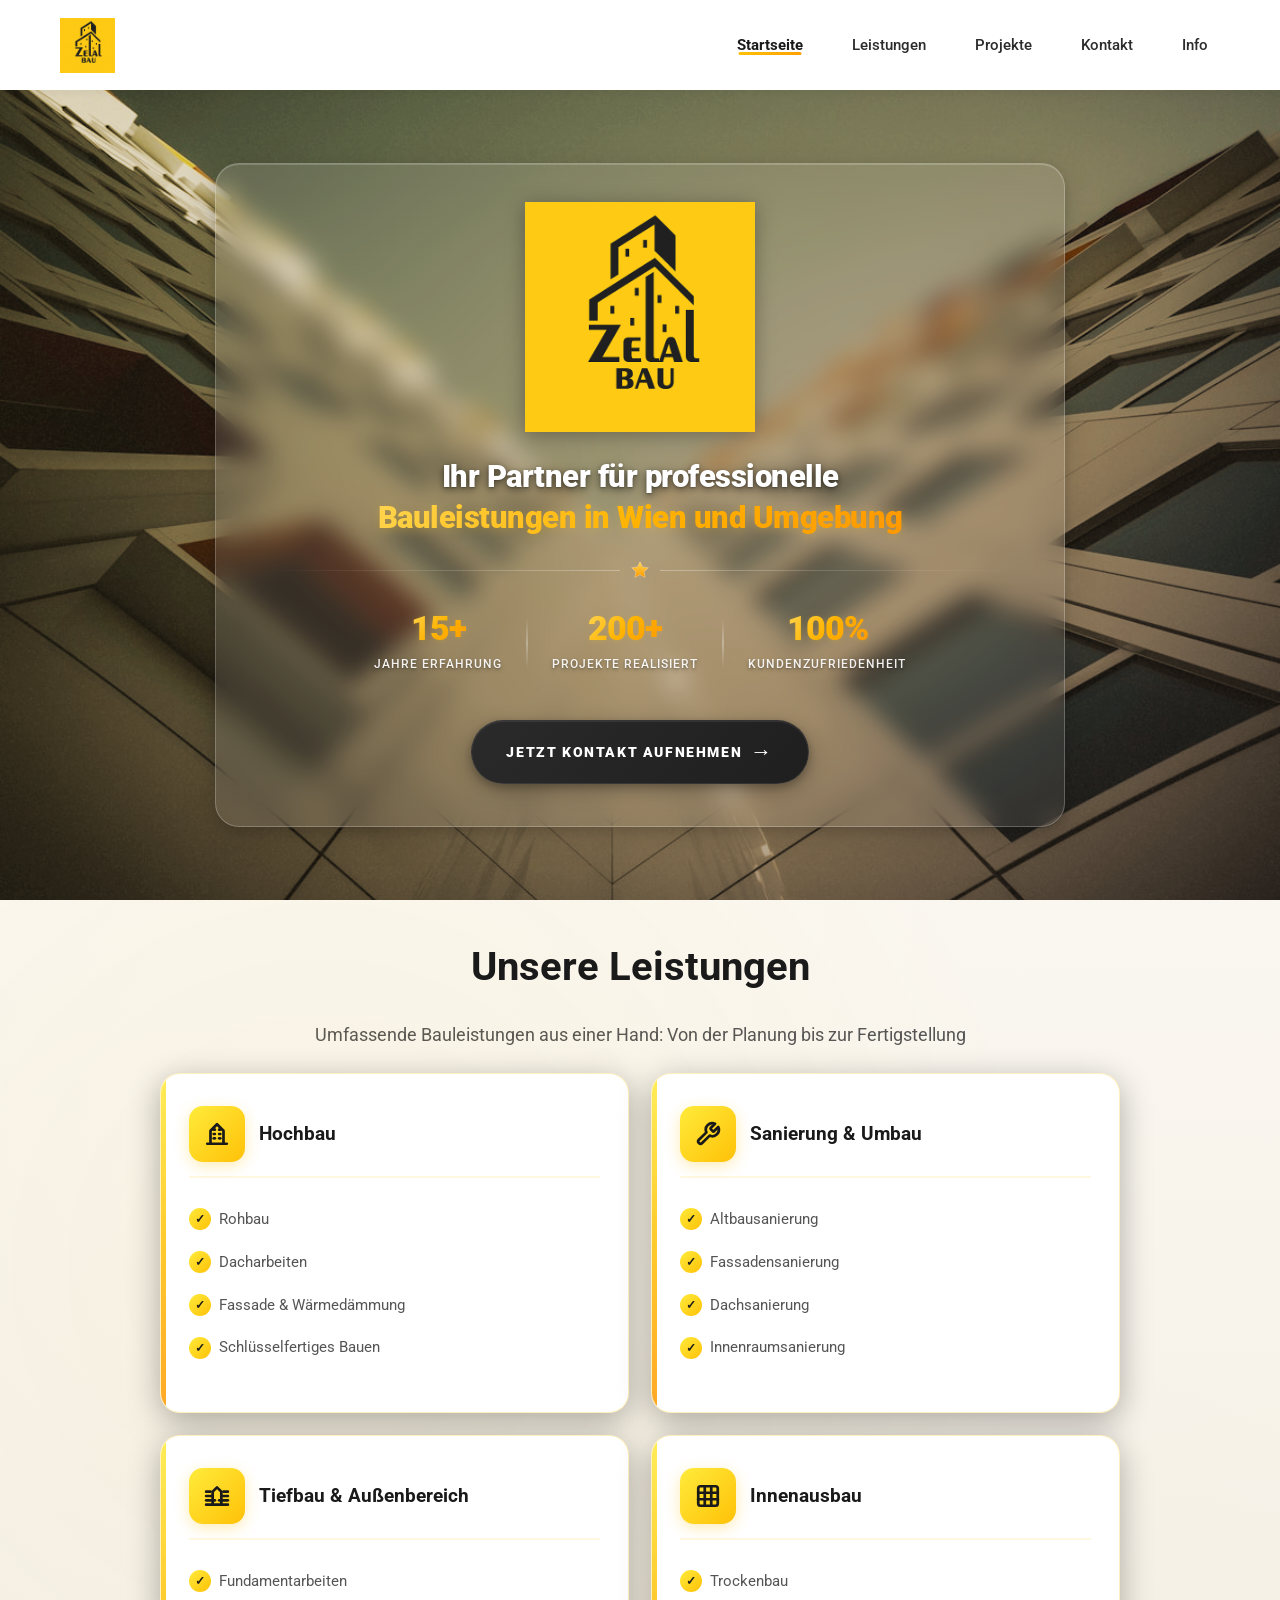
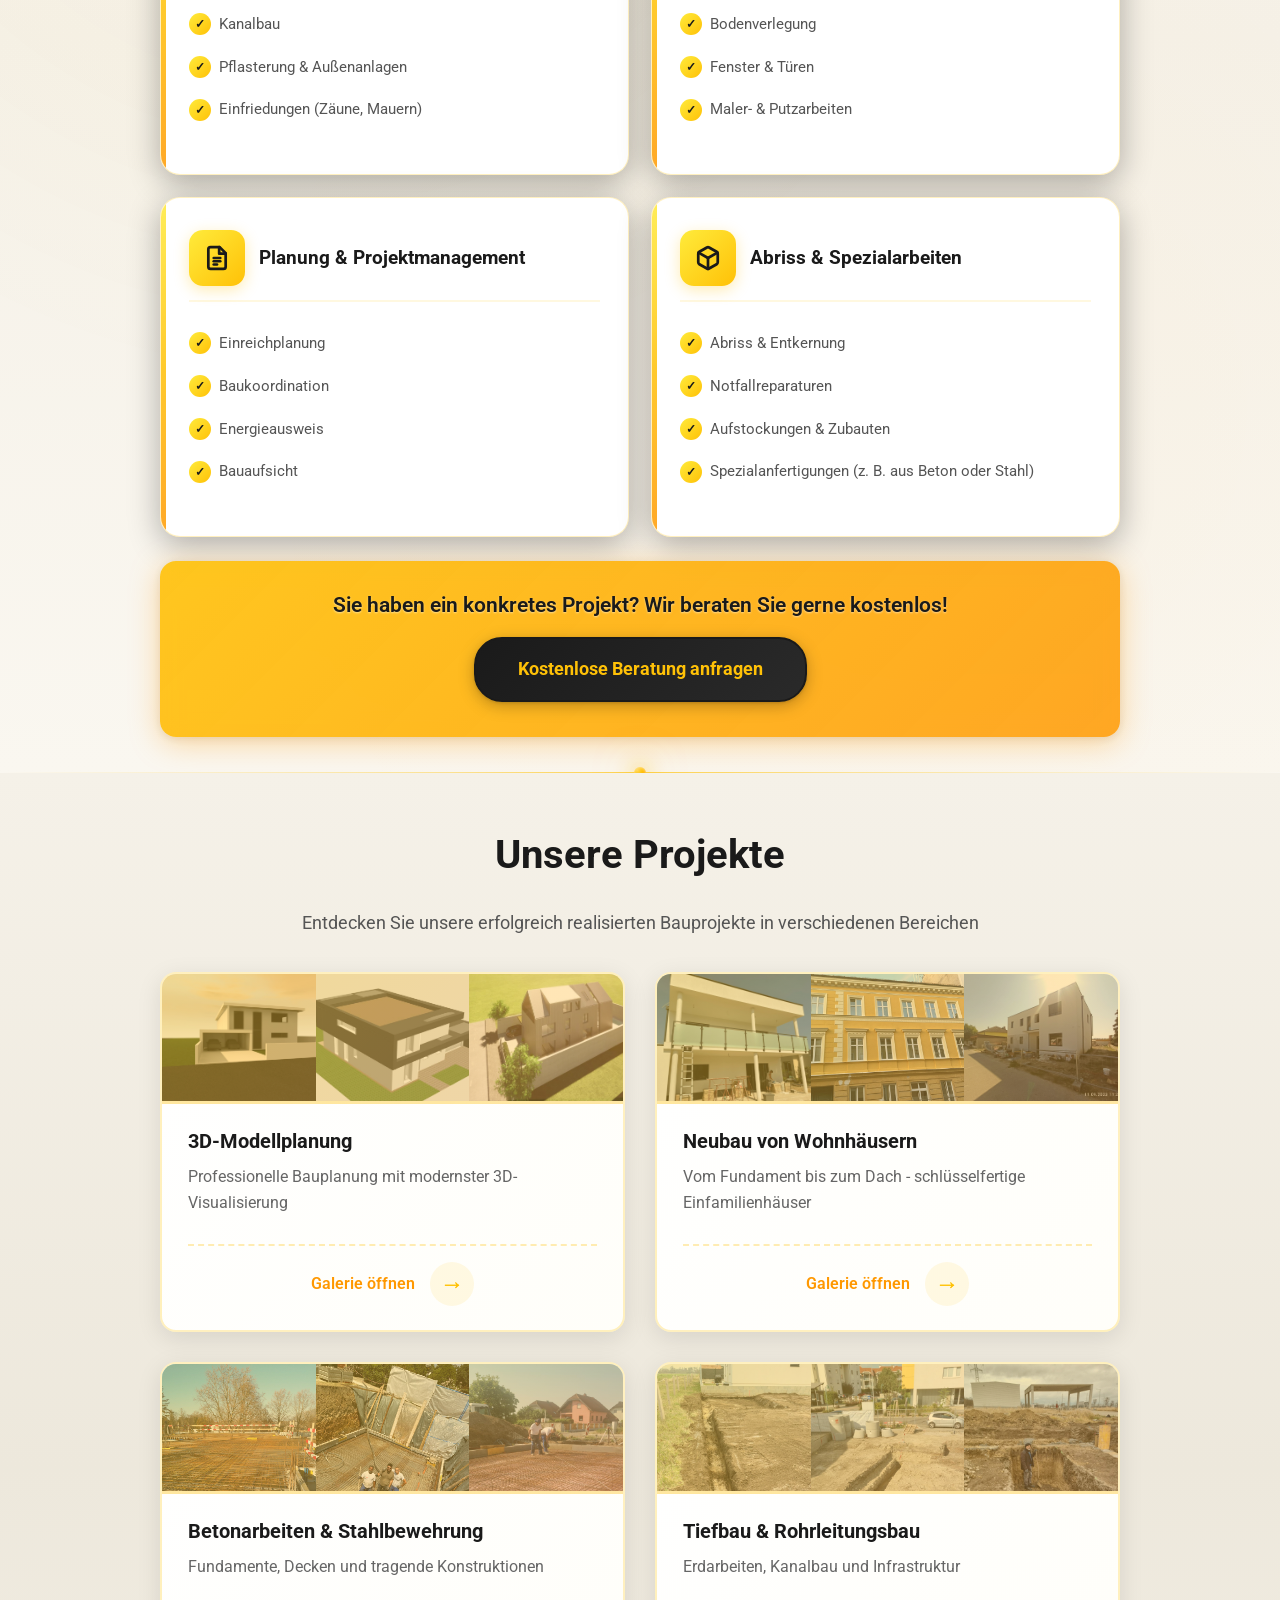
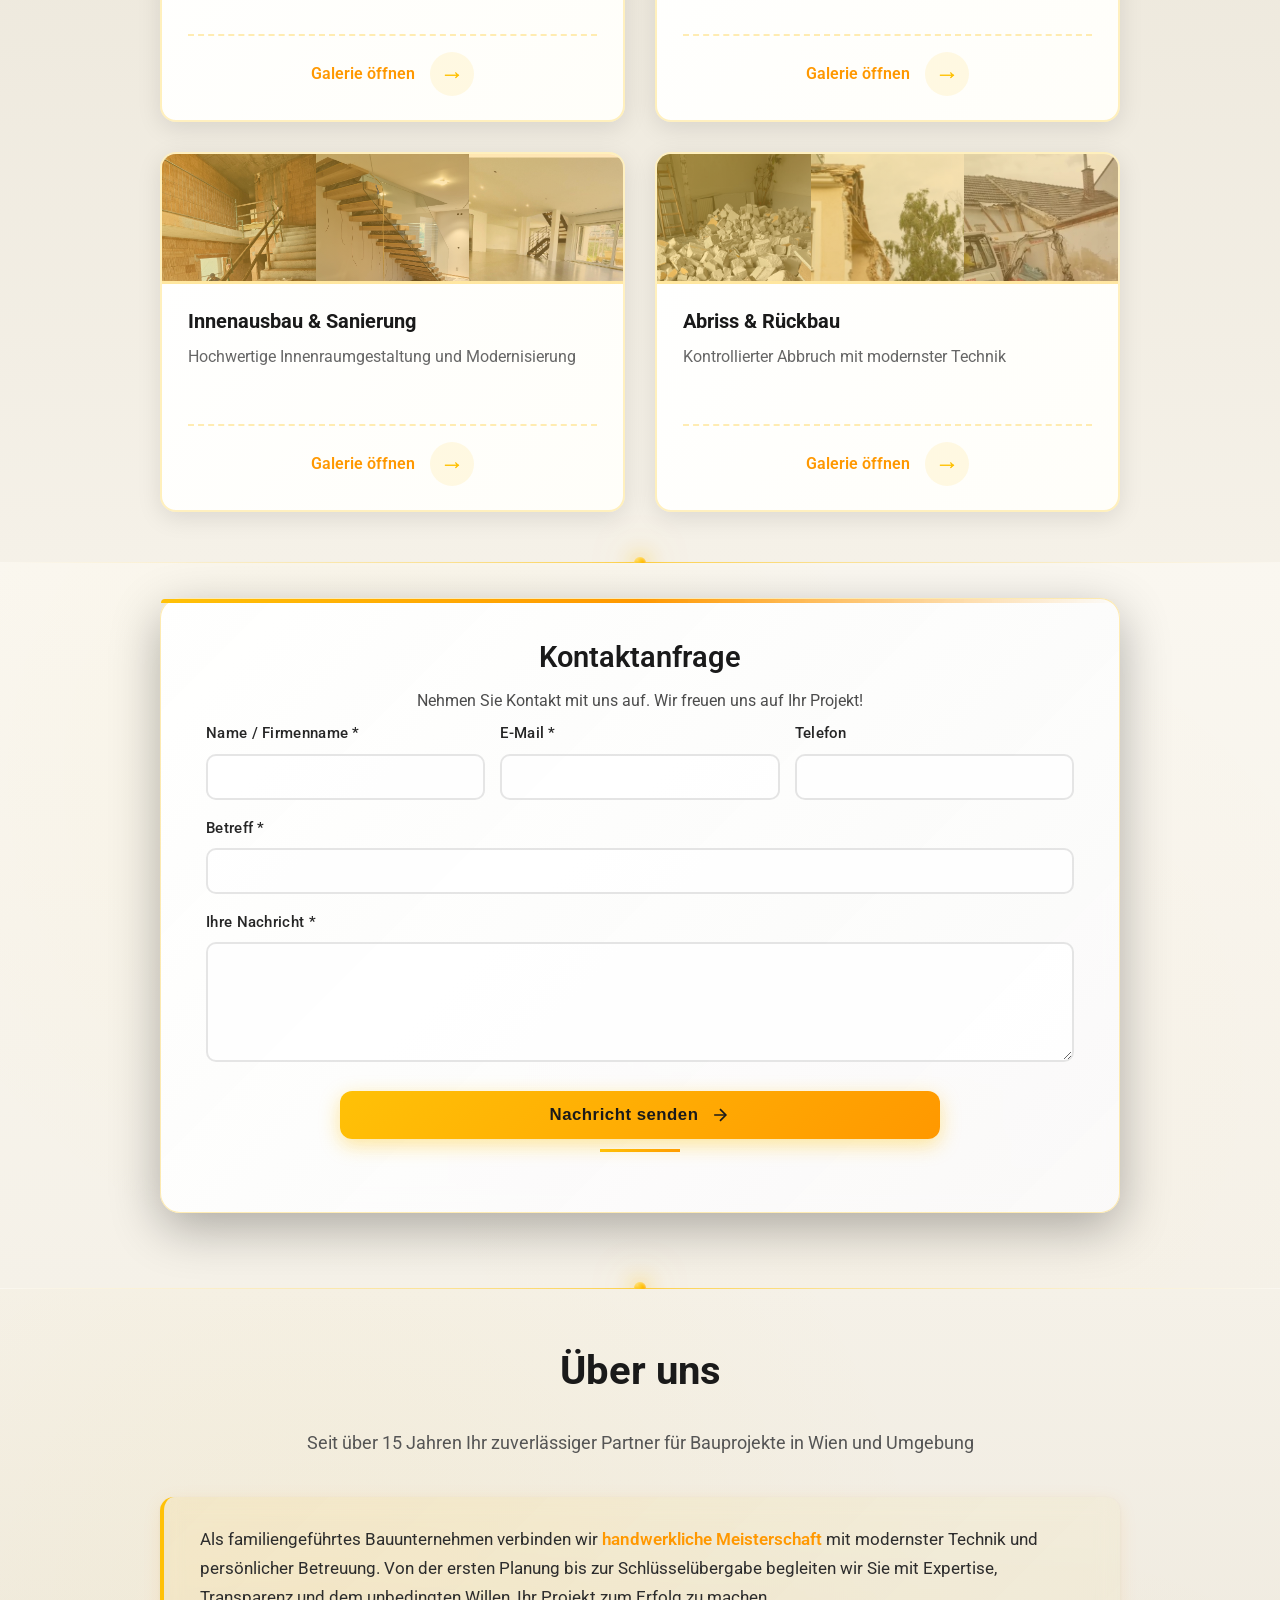
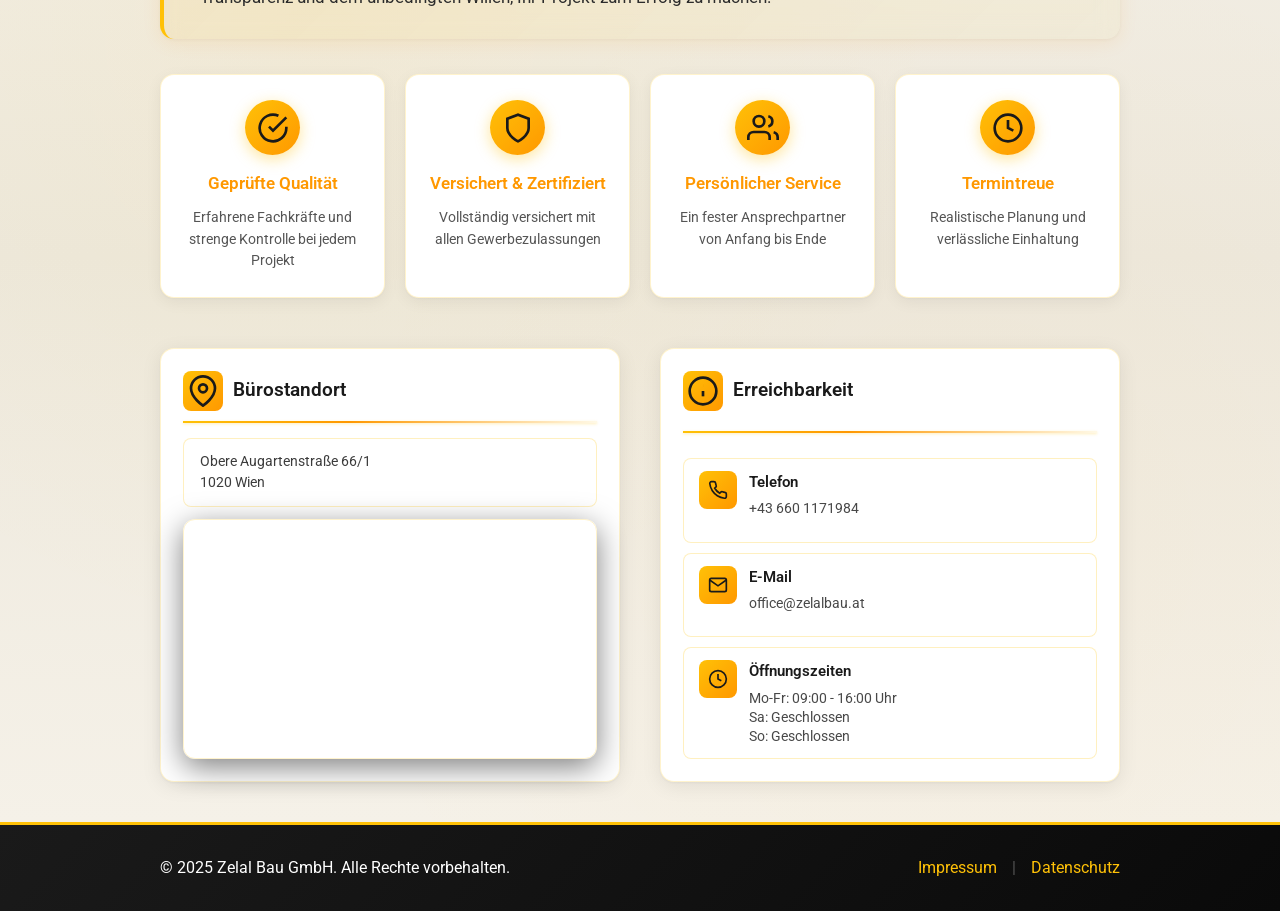
==== index.html @ 92768549 "Initial commit - Zelal Bau Website" ====
<!DOCTYPE html>
<html lang="de">
<head>
    <meta charset="UTF-8">
    <meta name="viewport" content="width=device-width, initial-scale=1.0">
    <meta name="description" content="Zelal Bau - Ihr zuverlässiger Partner für Hochbau, Sanierungen und Projektleitung">
    <title>Zelal Bau - Zuverlässigkeit. Qualität. Erfahrung im Bauwesen.</title>
    <link rel="stylesheet" href="style.css">
    <link rel="preconnect" href="https://fonts.googleapis.com">
    <link rel="preconnect" href="https://fonts.gstatic.com" crossorigin>
    <link href="https://fonts.googleapis.com/css2?family=Roboto:wght@300;400;500;700&display=swap" rel="stylesheet">
</head>
<body>
    <!-- Navigation -->
    <nav class="navbar">
        <div class="nav-container">
            <div class="nav-logo">
                <a href="#home">
                    <img src="images/logo.png" alt="Zelal Bau Logo">
                </a>
            </div>
            <input type="checkbox" id="nav-toggle" class="nav-toggle">
            <label for="nav-toggle" class="nav-toggle-label">
                <span></span>
                <span></span>
                <span></span>
            </label>
            <ul class="nav-menu">
                <li class="nav-item"><a href="#home" class="nav-link">Startseite</a></li>
                <li class="nav-item"><a href="#leistungen" class="nav-link">Leistungen</a></li>
                <li class="nav-item"><a href="#references" class="nav-link">Projekte</a></li>
                <li class="nav-item"><a href="#kontakt" class="nav-link">Kontakt</a></li>
                <li class="nav-item"><a href="#info" class="nav-link">Info</a></li>
            </ul>
        </div>
    </nav>

    <!-- Header / Hero Section -->
    <section class="header-section" id="home">
        <div class="header-container">
            <div class="header-left">
                <div class="header-logo">
                    <img src="images/logo.png" alt="Zelal Bau Logo">
                </div>
                <h1 class="header-title">Ihr Partner für professionelle<br><span class="title-highlight">Bauleistungen in Wien und Umgebung</span></h1>
                <div class="header-divider">
                    <svg width="20" height="20" viewBox="0 0 24 24" fill="none" xmlns="http://www.w3.org/2000/svg">
                        <path d="M12 2L15.09 8.26L22 9.27L17 14.14L18.18 21.02L12 17.77L5.82 21.02L7 14.14L2 9.27L8.91 8.26L12 2Z" fill="url(#gold-gradient)" stroke="rgba(255,255,255,0.3)" stroke-width="1"/>
                        <defs>
                            <linearGradient id="gold-gradient" x1="12" y1="2" x2="12" y2="22" gradientUnits="userSpaceOnUse">
                                <stop offset="0%" stop-color="#FFD54F"/>
                                <stop offset="100%" stop-color="#FF9800"/>
                            </linearGradient>
                        </defs>
                    </svg>
                </div>
                <div class="header-stats">
                    <div class="stat-item">
                        <div class="stat-number">15+</div>
                        <div class="stat-label">Jahre Erfahrung</div>
                    </div>
                    <div class="stat-divider"></div>
                    <div class="stat-item">
                        <div class="stat-number">200+</div>
                        <div class="stat-label">Projekte realisiert</div>
                    </div>
                    <div class="stat-divider"></div>
                    <div class="stat-item">
                        <div class="stat-number">100%</div>
                        <div class="stat-label">Kundenzufriedenheit</div>
                    </div>
                </div>
                
                <a href="#kontakt" class="cta-button">
                    <span class="button-text">Jetzt Kontakt aufnehmen</span>
                    <span class="button-arrow">→</span>
                </a>
            </div>
            
            <div class="header-right">
                <div class="header-image">
                    <img src="images/header-bauprojekt.png" alt="Zelal Bau Bauprojekt">
                </div>
            </div>
        </div>
    </section>

    <!-- Unsere Leistungen Section -->
    <section id="leistungen" class="services">
        <div class="container">
            <h2 class="section-title">Unsere Leistungen</h2>
            <p class="section-subtitle">Umfassende Bauleistungen aus einer Hand: Von der Planung bis zur Fertigstellung</p>
            
            <div class="services-grid">
                <!-- Hochbau -->
                <div class="service-category">
                    <div class="category-header">
                        <div class="category-icon">
                            <svg xmlns="http://www.w3.org/2000/svg" width="50" height="50" viewBox="0 0 24 24" fill="none" stroke="currentColor" stroke-width="2" stroke-linecap="round" stroke-linejoin="round">
                                <path d="M3 21h18"></path>
                                <path d="M9 8h1"></path>
                                <path d="M9 12h1"></path>
                                <path d="M9 16h1"></path>
                                <path d="M14 8h1"></path>
                                <path d="M14 12h1"></path>
                                <path d="M14 16h1"></path>
                                <path d="M6 21V9l6-6 6 6v12"></path>
                            </svg>
                        </div>
                        <h3 class="category-title">Hochbau</h3>
                    </div>
                    <ul class="service-list">
                        <li class="service-item">Rohbau</li>
                        <li class="service-item">Dacharbeiten</li>
                        <li class="service-item">Fassade & Wärmedämmung</li>
                        <li class="service-item">Schlüsselfertiges Bauen</li>
                    </ul>
                </div>

                <!-- Sanierung & Umbau -->
                <div class="service-category">
                    <div class="category-header">
                        <div class="category-icon">
                            <svg xmlns="http://www.w3.org/2000/svg" width="50" height="50" viewBox="0 0 24 24" fill="none" stroke="currentColor" stroke-width="2" stroke-linecap="round" stroke-linejoin="round">
                                <path d="M14.7 6.3a1 1 0 0 0 0 1.4l1.6 1.6a1 1 0 0 0 1.4 0l3.77-3.77a6 6 0 0 1-7.94 7.94l-6.91 6.91a2.12 2.12 0 0 1-3-3l6.91-6.91a6 6 0 0 1 7.94-7.94l-3.76 3.76z"></path>
                            </svg>
                        </div>
                        <h3 class="category-title">Sanierung & Umbau</h3>
                    </div>
                    <ul class="service-list">
                        <li class="service-item">Altbausanierung</li>
                        <li class="service-item">Fassadensanierung</li>
                        <li class="service-item">Dachsanierung</li>
                        <li class="service-item">Innenraumsanierung</li>
                    </ul>
                </div>

                <!-- Tiefbau & Außenbereich -->
                <div class="service-category">
                    <div class="category-header">
                        <div class="category-icon">
                            <svg xmlns="http://www.w3.org/2000/svg" width="50" height="50" viewBox="0 0 24 24" fill="none" stroke="currentColor" stroke-width="2" stroke-linecap="round" stroke-linejoin="round">
                                <path d="M2 20h20"></path>
                                <path d="M8 20V8l4-4 4 4v12"></path>
                                <path d="M2 8h4"></path>
                                <path d="M2 12h6"></path>
                                <path d="M2 16h8"></path>
                                <path d="M18 8h4"></path>
                                <path d="M16 12h6"></path>
                                <path d="M14 16h8"></path>
                            </svg>
                        </div>
                        <h3 class="category-title">Tiefbau & Außenbereich</h3>
                    </div>
                    <ul class="service-list">
                        <li class="service-item">Fundamentarbeiten</li>
                        <li class="service-item">Kanalbau</li>
                        <li class="service-item">Pflasterung & Außenanlagen</li>
                        <li class="service-item">Einfriedungen (Zäune, Mauern)</li>
                    </ul>
                </div>

                <!-- Innenausbau -->
                <div class="service-category">
                    <div class="category-header">
                        <div class="category-icon">
                            <svg xmlns="http://www.w3.org/2000/svg" width="50" height="50" viewBox="0 0 24 24" fill="none" stroke="currentColor" stroke-width="2" stroke-linecap="round" stroke-linejoin="round">
                                <rect x="3" y="3" width="18" height="18" rx="2" ry="2"></rect>
                                <line x1="3" y1="9" x2="21" y2="9"></line>
                                <line x1="3" y1="15" x2="21" y2="15"></line>
                                <line x1="9" y1="3" x2="9" y2="21"></line>
                                <line x1="15" y1="3" x2="15" y2="21"></line>
                            </svg>
                        </div>
                        <h3 class="category-title">Innenausbau</h3>
                    </div>
                    <ul class="service-list">
                        <li class="service-item">Trockenbau</li>
                        <li class="service-item">Bodenverlegung</li>
                        <li class="service-item">Fenster & Türen</li>
                        <li class="service-item">Maler- & Putzarbeiten</li>
                    </ul>
                </div>

                <!-- Planung & Projektmanagement -->
                <div class="service-category">
                    <div class="category-header">
                        <div class="category-icon">
                            <svg xmlns="http://www.w3.org/2000/svg" width="50" height="50" viewBox="0 0 24 24" fill="none" stroke="currentColor" stroke-width="2" stroke-linecap="round" stroke-linejoin="round">
                                <path d="M14.5 2H6a2 2 0 0 0-2 2v16a2 2 0 0 0 2 2h12a2 2 0 0 0 2-2V7.5L14.5 2z"></path>
                                <polyline points="14 2 14 8 20 8"></polyline>
                                <line x1="9" y1="15" x2="15" y2="15"></line>
                                <line x1="9" y1="12" x2="15" y2="12"></line>
                                <line x1="9" y1="18" x2="12" y2="18"></line>
                            </svg>
                        </div>
                        <h3 class="category-title">Planung & Projektmanagement</h3>
                    </div>
                    <ul class="service-list">
                        <li class="service-item">Einreichplanung</li>
                        <li class="service-item">Baukoordination</li>
                        <li class="service-item">Energieausweis</li>
                        <li class="service-item">Bauaufsicht</li>
                    </ul>
                </div>

                <!-- Abriss & Spezialarbeiten -->
                <div class="service-category">
                    <div class="category-header">
                        <div class="category-icon">
                            <svg xmlns="http://www.w3.org/2000/svg" width="50" height="50" viewBox="0 0 24 24" fill="none" stroke="currentColor" stroke-width="2" stroke-linecap="round" stroke-linejoin="round">
                                <path d="M21 8a2 2 0 0 0-1-1.73l-7-4a2 2 0 0 0-2 0l-7 4A2 2 0 0 0 3 8v8a2 2 0 0 0 1 1.73l7 4a2 2 0 0 0 2 0l7-4A2 2 0 0 0 21 16Z"></path>
                                <path d="m3.3 7 8.7 5 8.7-5"></path>
                                <path d="M12 22V12"></path>
                            </svg>
                        </div>
                        <h3 class="category-title">Abriss & Spezialarbeiten</h3>
                    </div>
                    <ul class="service-list">
                        <li class="service-item">Abriss & Entkernung</li>
                        <li class="service-item">Notfallreparaturen</li>
                        <li class="service-item">Aufstockungen & Zubauten</li>
                        <li class="service-item">Spezialanfertigungen (z. B. aus Beton oder Stahl)</li>
                    </ul>
                </div>
            </div>

            <div class="services-cta">
                <p class="cta-text">Sie haben ein konkretes Projekt? Wir beraten Sie gerne kostenlos!</p>
                <a href="#kontakt" class="cta-button-secondary">Kostenlose Beratung anfragen</a>
            </div>
        </div>
    </section>

    <!-- Transition: Services to References -->
    <div class="section-transition dark-to-dark">
        <svg viewBox="0 0 1200 80" preserveAspectRatio="none" style="width: 100%; height: 80px;">
            <defs>
                <linearGradient id="grad2" x1="0%" y1="0%" x2="0%" y2="100%">
                    <stop offset="0%" style="stop-color:#2d2d2d;stop-opacity:1" />
                    <stop offset="50%" style="stop-color:rgba(255,193,7,0.08);stop-opacity:1" />
                    <stop offset="100%" style="stop-color:#1a1a1a;stop-opacity:1" />
                </linearGradient>
            </defs>
            <path d="M0,35 Q300,55 600,35 T1200,35 L1200,80 L0,80 Z" fill="url(#grad2)" opacity="0.8"/>
            <path d="M0,50 Q300,30 600,50 T1200,50 L1200,80 L0,80 Z" fill="#2c2c2c" opacity="0.6"/>
            <path d="M0,60 Q300,70 600,60 T1200,60 L1200,80 L0,80 Z" fill="#1a1a1a"/>
        </svg>
    </div>

    <!-- References Section -->
    <section id="references" class="references">
        <div class="container">
            <h2 class="section-title">Unsere Projekte</h2>
            <p class="section-subtitle">Entdecken Sie unsere erfolgreich realisierten Bauprojekte in verschiedenen Bereichen</p>
            
            <!-- Projekt-Kategorien -->
            <div class="projects-grid">
                <div class="project-category-card" onclick="window.location.href='projekte/3d-planung.html'">
                    <div class="project-card-header">
                        <img src="projekte/3d-modellplanung/bild1.JPG" alt="3D Projekt 1" class="bg-image">
                        <img src="projekte/3d-modellplanung/bild2.JPG" alt="3D Projekt 2" class="bg-image">
                        <img src="projekte/3d-modellplanung/bild3.JPG" alt="3D Projekt 3" class="bg-image">
                        <div class="project-card-icon-wrapper">
                            <div class="project-card-icon">
                                <svg xmlns="http://www.w3.org/2000/svg" width="32" height="32" viewBox="0 0 24 24" fill="none" stroke="currentColor" stroke-width="2">
                                    <path d="M14.5 2H6a2 2 0 0 0-2 2v16a2 2 0 0 0 2 2h12a2 2 0 0 0 2-2V7.5L14.5 2z"></path>
                                    <polyline points="14 2 14 8 20 8"></polyline>
                                    <line x1="9" y1="15" x2="15" y2="15"></line>
                                    <line x1="9" y1="12" x2="15" y2="12"></line>
                                    <line x1="9" y1="18" x2="12" y2="18"></line>
                                </svg>
                            </div>
                        </div>
                    </div>
                    <div class="project-card-body">
                        <h3 class="project-card-title">3D-Modellplanung</h3>
                        <p class="project-card-description">Professionelle Bauplanung mit modernster 3D-Visualisierung</p>
                        <div class="project-card-footer">
                            <span class="project-card-link-text">Galerie öffnen</span>
                            <div class="project-card-arrow">→</div>
                        </div>
                    </div>
                </div>

                <div class="project-category-card" onclick="window.location.href='projekte/neubau.html'">
                    <div class="project-card-header">
                        <img src="projekte/Neubau von Wohnhäusern/bild10.JPG" alt="Neubau 1" class="bg-image">
                        <img src="projekte/Neubau von Wohnhäusern/bild14.JPG" alt="Neubau 2" class="bg-image">
                        <img src="projekte/Neubau von Wohnhäusern/bild12.JPG" alt="Neubau 3" class="bg-image">
                        <div class="project-card-icon-wrapper">
                            <div class="project-card-icon">
                                <svg xmlns="http://www.w3.org/2000/svg" width="32" height="32" viewBox="0 0 24 24" fill="none" stroke="currentColor" stroke-width="2">
                                    <path d="M3 21h18"></path>
                                    <path d="M9 8h1"></path>
                                    <path d="M9 12h1"></path>
                                    <path d="M9 16h1"></path>
                                    <path d="M14 8h1"></path>
                                    <path d="M14 12h1"></path>
                                    <path d="M14 16h1"></path>
                                    <path d="M6 21V9l6-6 6 6v12"></path>
                                </svg>
                            </div>
                        </div>
                    </div>
                    <div class="project-card-body">
                        <h3 class="project-card-title">Neubau von Wohnhäusern</h3>
                        <p class="project-card-description">Vom Fundament bis zum Dach - schlüsselfertige Einfamilienhäuser</p>
                        <div class="project-card-footer">
                            <span class="project-card-link-text">Galerie öffnen</span>
                            <div class="project-card-arrow">→</div>
                        </div>
                    </div>
                </div>

                <div class="project-category-card" onclick="window.location.href='projekte/beton-stahl.html'">
                    <div class="project-card-header">
                        <img src="projekte/betonstahl/bild1.JPG" alt="Beton 1" class="bg-image">
                        <img src="projekte/betonstahl/bild2.JPG" alt="Beton 2" class="bg-image">
                        <img src="projekte/betonstahl/bild3.JPG" alt="Beton 3" class="bg-image">
                        <div class="project-card-icon-wrapper">
                            <div class="project-card-icon">
                                <svg xmlns="http://www.w3.org/2000/svg" width="32" height="32" viewBox="0 0 24 24" fill="none" stroke="currentColor" stroke-width="2">
                                    <rect x="3" y="3" width="18" height="18" rx="2" ry="2"></rect>
                                    <line x1="3" y1="9" x2="21" y2="9"></line>
                                    <line x1="3" y1="15" x2="21" y2="15"></line>
                                    <line x1="9" y1="3" x2="9" y2="21"></line>
                                    <line x1="15" y1="3" x2="15" y2="21"></line>
                                </svg>
                            </div>
                        </div>
                    </div>
                    <div class="project-card-body">
                        <h3 class="project-card-title">Betonarbeiten & Stahlbewehrung</h3>
                        <p class="project-card-description">Fundamente, Decken und tragende Konstruktionen</p>
                        <div class="project-card-footer">
                            <span class="project-card-link-text">Galerie öffnen</span>
                            <div class="project-card-arrow">→</div>
                        </div>
                    </div>
                </div>

                <div class="project-category-card" onclick="window.location.href='projekte/tiefbau.html'">
                    <div class="project-card-header">
                        <img src="projekte/tiefbaurohr/bild1.JPG" alt="Tiefbau 1" class="bg-image">
                        <img src="projekte/tiefbaurohr/bild2.JPG" alt="Tiefbau 2" class="bg-image">
                        <img src="projekte/tiefbaurohr/bild3.JPG" alt="Tiefbau 3" class="bg-image">
                        <div class="project-card-icon-wrapper">
                            <div class="project-card-icon">
                                <svg xmlns="http://www.w3.org/2000/svg" width="32" height="32" viewBox="0 0 24 24" fill="none" stroke="currentColor" stroke-width="2">
                                    <path d="M2 20h20"></path>
                                    <path d="M8 20V8l4-4 4 4v12"></path>
                                    <path d="M2 8h4"></path>
                                    <path d="M2 12h6"></path>
                                    <path d="M2 16h8"></path>
                                </svg>
                            </div>
                        </div>
                    </div>
                    <div class="project-card-body">
                        <h3 class="project-card-title">Tiefbau & Rohrleitungsbau</h3>
                        <p class="project-card-description">Erdarbeiten, Kanalbau und Infrastruktur</p>
                        <div class="project-card-footer">
                            <span class="project-card-link-text">Galerie öffnen</span>
                            <div class="project-card-arrow">→</div>
                        </div>
                    </div>
                </div>

                <div class="project-category-card" onclick="window.location.href='projekte/innenausbau.html'">
                    <div class="project-card-header">
                        <img src="projekte/innen/bild16.JPG" alt="Innenausbau 1" class="bg-image">
                        <img src="projekte/innen/bild6.JPG" alt="Innenausbau 2" class="bg-image">
                        <img src="projekte/innen/bild12.JPG" alt="Innenausbau 3" class="bg-image">
                        <div class="project-card-icon-wrapper">
                            <div class="project-card-icon">
                                <svg xmlns="http://www.w3.org/2000/svg" width="32" height="32" viewBox="0 0 24 24" fill="none" stroke="currentColor" stroke-width="2">
                                    <rect x="3" y="3" width="7" height="7"></rect>
                                    <rect x="14" y="3" width="7" height="7"></rect>
                                    <rect x="14" y="14" width="7" height="7"></rect>
                                    <rect x="3" y="14" width="7" height="7"></rect>
                                </svg>
                            </div>
                        </div>
                    </div>
                    <div class="project-card-body">
                        <h3 class="project-card-title">Innenausbau & Sanierung</h3>
                        <p class="project-card-description">Hochwertige Innenraumgestaltung und Modernisierung</p>
                        <div class="project-card-footer">
                            <span class="project-card-link-text">Galerie öffnen</span>
                            <div class="project-card-arrow">→</div>
                        </div>
                    </div>
                </div>

                <div class="project-category-card" onclick="window.location.href='projekte/abriss.html'">
                    <div class="project-card-header">
                        <img src="projekte/abriss/bild1.JPG" alt="Abriss 1" class="bg-image">
                        <img src="projekte/abriss/bild2.jpg" alt="Abriss 2" class="bg-image">
                        <img src="projekte/abriss/bild3.jpeg" alt="Abriss 3" class="bg-image">
                        <div class="project-card-icon-wrapper">
                            <div class="project-card-icon">
                                <svg xmlns="http://www.w3.org/2000/svg" width="32" height="32" viewBox="0 0 24 24" fill="none" stroke="currentColor" stroke-width="2">
                                    <path d="M21 8a2 2 0 0 0-1-1.73l-7-4a2 2 0 0 0-2 0l-7 4A2 2 0 0 0 3 8v8a2 2 0 0 0 1 1.73l7 4a2 2 0 0 0 2 0l7-4A2 2 0 0 0 21 16Z"></path>
                                    <path d="m3.3 7 8.7 5 8.7-5"></path>
                                    <path d="M12 22V12"></path>
                                </svg>
                            </div>
                        </div>
                    </div>
                    <div class="project-card-body">
                        <h3 class="project-card-title">Abriss & Rückbau</h3>
                        <p class="project-card-description">Kontrollierter Abbruch mit modernster Technik</p>
                        <div class="project-card-footer">
                            <span class="project-card-link-text">Galerie öffnen</span>
                            <div class="project-card-arrow">→</div>
                        </div>
                    </div>
                </div>
            </div>
        </div>
    </section>

    <!-- Transition: References to Contact -->
    <div class="section-transition dark-to-dark">
        <svg viewBox="0 0 1200 80" preserveAspectRatio="none" style="width: 100%; height: 80px;">
            <defs>
                <linearGradient id="grad3" x1="0%" y1="0%" x2="0%" y2="100%">
                    <stop offset="0%" style="stop-color:#2c2c2c;stop-opacity:1" />
                    <stop offset="50%" style="stop-color:rgba(255,193,7,0.1);stop-opacity:1" />
                    <stop offset="100%" style="stop-color:#1a1a1a;stop-opacity:1" />
                </linearGradient>
            </defs>
            <path d="M0,30 Q300,50 600,30 T1200,30 L1200,80 L0,80 Z" fill="url(#grad3)" opacity="0.9"/>
            <path d="M0,45 Q300,25 600,45 T1200,45 L1200,80 L0,80 Z" fill="#2d2d2d" opacity="0.5"/>
            <path d="M0,58 Q300,68 600,58 T1200,58 L1200,80 L0,80 Z" fill="#1a1a1a"/>
        </svg>
    </div>

    <!-- Kontakt Section -->
    <section id="kontakt" class="contact">
        <div class="container">
            <div class="contact-wrapper">
                <div class="contact-form">
                    <h2 class="form-title">Kontaktanfrage</h2>
                    <p class="form-subtitle">Nehmen Sie Kontakt mit uns auf. Wir freuen uns auf Ihr Projekt!</p>
                    <form action="https://formsubmit.co/berdankilic05@gmail.com" method="POST" id="contactForm">
                        <input type="hidden" name="_subject" value="Neue Kontaktanfrage von Zelal Bau Website">
                        <input type="hidden" name="_captcha" value="false">
                        <input type="hidden" name="_template" value="table">
                        <input type="hidden" name="_autoresponse" value="Vielen Dank für Ihre Anfrage! Wir haben Ihre Nachricht erhalten und melden uns so schnell wie möglich bei Ihnen. Mit freundlichen Grüßen, Ihr Zelal Bau Team">
                        <div class="form-row">
                            <div class="form-group">
                                <label for="name">Name / Firmenname *</label>
                                <input type="text" id="name" name="name" required>
                            </div>
                            <div class="form-group">
                                <label for="email">E-Mail *</label>
                                <input type="email" id="email" name="email" required>
                            </div>
                            <div class="form-group">
                                <label for="phone">Telefon</label>
                                <input type="tel" id="phone" name="phone">
                            </div>
                        </div>
                        <div class="form-group">
                            <label for="subject">Betreff *</label>
                            <input type="text" id="subject" name="subject" required>
                        </div>
                        <div class="form-group">
                            <label for="message">Ihre Nachricht *</label>
                            <textarea id="message" name="message" rows="4" required></textarea>
                        </div>
                        <div style="text-align: center;">
                            <button type="submit" class="submit-button">
                                <span>Nachricht senden</span>
                                <svg xmlns="http://www.w3.org/2000/svg" width="20" height="20" viewBox="0 0 24 24" fill="none" stroke="currentColor" stroke-width="2">
                                    <line x1="5" y1="12" x2="19" y2="12"></line>
                                    <polyline points="12 5 19 12 12 19"></polyline>
                                </svg>
                            </button>
                        </div>
                    </form>
                </div>
            </div>
        </div>
    </section>

    <!-- Transition: Contact to Info -->
    <div class="section-transition dark-to-dark">
        <svg viewBox="0 0 1200 80" preserveAspectRatio="none" style="width: 100%; height: 80px;">
            <defs>
                <linearGradient id="grad4" x1="0%" y1="0%" x2="0%" y2="100%">
                    <stop offset="0%" style="stop-color:#1a1a1a;stop-opacity:1" />
                    <stop offset="50%" style="stop-color:rgba(255,193,7,0.06);stop-opacity:1" />
                    <stop offset="100%" style="stop-color:#1f1f1f;stop-opacity:1" />
                </linearGradient>
            </defs>
            <path d="M0,38 Q300,18 600,38 T1200,38 L1200,80 L0,80 Z" fill="url(#grad4)" opacity="0.85"/>
            <path d="M0,52 Q300,62 600,52 T1200,52 L1200,80 L0,80 Z" fill="#2d2d2d" opacity="0.4"/>
            <path d="M0,62 Q300,48 600,62 T1200,62 L1200,80 L0,80 Z" fill="#1f1f1f"/>
        </svg>
    </div>

    <!-- Info Section -->
    <section id="info" class="info">
        <div class="container">
            <h2 class="section-title">Über uns</h2>
            <p class="section-subtitle">Seit über 15 Jahren Ihr zuverlässiger Partner für Bauprojekte in Wien und Umgebung</p>
            
            <!-- Über uns Content -->
            <div class="info-about-section">
                <div class="about-intro-box">
                    <p>Als familiengeführtes Bauunternehmen verbinden wir <strong>handwerkliche Meisterschaft</strong> mit modernster Technik und persönlicher Betreuung. Von der ersten Planung bis zur Schlüsselübergabe begleiten wir Sie mit Expertise, Transparenz und dem unbedingten Willen, Ihr Projekt zum Erfolg zu machen.</p>
                </div>

                <div class="info-features-grid">
                    <div class="info-feature">
                        <div class="feature-icon">
                            <svg xmlns="http://www.w3.org/2000/svg" width="32" height="32" viewBox="0 0 24 24" fill="none" stroke="currentColor" stroke-width="2">
                                <path d="M22 11.08V12a10 10 0 1 1-5.93-9.14"></path>
                                <polyline points="22 4 12 14.01 9 11.01"></polyline>
                            </svg>
                        </div>
                        <h4>Geprüfte Qualität</h4>
                        <p>Erfahrene Fachkräfte und strenge Kontrolle bei jedem Projekt</p>
                    </div>
                    <div class="info-feature">
                        <div class="feature-icon">
                            <svg xmlns="http://www.w3.org/2000/svg" width="32" height="32" viewBox="0 0 24 24" fill="none" stroke="currentColor" stroke-width="2">
                                <path d="M12 22s8-4 8-10V5l-8-3-8 3v7c0 6 8 10 8 10z"></path>
                            </svg>
                        </div>
                        <h4>Versichert & Zertifiziert</h4>
                        <p>Vollständig versichert mit allen Gewerbezulassungen</p>
                    </div>
                    <div class="info-feature">
                        <div class="feature-icon">
                            <svg xmlns="http://www.w3.org/2000/svg" width="32" height="32" viewBox="0 0 24 24" fill="none" stroke="currentColor" stroke-width="2">
                                <path d="M17 21v-2a4 4 0 0 0-4-4H5a4 4 0 0 0-4 4v2"></path>
                                <circle cx="9" cy="7" r="4"></circle>
                                <path d="M23 21v-2a4 4 0 0 0-3-3.87"></path>
                                <path d="M16 3.13a4 4 0 0 1 0 7.75"></path>
                            </svg>
                        </div>
                        <h4>Persönlicher Service</h4>
                        <p>Ein fester Ansprechpartner von Anfang bis Ende</p>
                    </div>
                    <div class="info-feature">
                        <div class="feature-icon">
                            <svg xmlns="http://www.w3.org/2000/svg" width="32" height="32" viewBox="0 0 24 24" fill="none" stroke="currentColor" stroke-width="2">
                                <circle cx="12" cy="12" r="10"></circle>
                                <polyline points="12 6 12 12 16 14"></polyline>
                            </svg>
                        </div>
                        <h4>Termintreue</h4>
                        <p>Realistische Planung und verlässliche Einhaltung</p>
                    </div>
                </div>
            </div>

            <!-- Kontakt und Standort -->
            <div class="contact-bottom">
                <div class="location-section">
                    <div class="section-card-header">
                        <div class="card-header-icon">
                            <svg xmlns="http://www.w3.org/2000/svg" width="32" height="32" viewBox="0 0 24 24" fill="none" stroke="currentColor" stroke-width="2">
                                <path d="M21 10c0 7-9 13-9 13s-9-6-9-13a9 9 0 0 1 18 0z"></path>
                                <circle cx="12" cy="10" r="3"></circle>
                            </svg>
                        </div>
                        <h3 class="card-title">Bürostandort</h3>
                    </div>
                    <div class="card-divider"></div>
                    <div class="location-address">
                        <p class="address-text">Obere Augartenstraße 66/1</p>
                        <p class="address-text">1020 Wien</p>
                    </div>
                    <div class="map-container">
                        <iframe 
                            src="https://maps.google.com/maps?width=100%25&amp;height=400&amp;hl=de&amp;q=Obere%20Augartenstrae%2066/1,%201020%20Wien+(Zelal%20Bau%20GmbH)&amp;t=&amp;z=15&amp;ie=UTF8&amp;iwloc=B&amp;output=embed"
                            width="100%" 
                            height="100%"
                            style="border:0; border-radius: 12px;" 
                            allowfullscreen="" 
                            loading="lazy">
                        </iframe>
                    </div>
                </div>

                <div class="contact-info-section">
                    <div class="section-card-header">
                        <div class="card-header-icon">
                            <svg xmlns="http://www.w3.org/2000/svg" width="32" height="32" viewBox="0 0 24 24" fill="none" stroke="currentColor" stroke-width="2">
                                <circle cx="12" cy="12" r="10"></circle>
                                <line x1="12" y1="16" x2="12" y2="12"></line>
                                <line x1="12" y1="8" x2="12.01" y2="8"></line>
                            </svg>
                        </div>
                        <h3 class="card-title">Erreichbarkeit</h3>
                    </div>
                    <div class="card-divider"></div>
                    <div class="info-card">
                        <div class="info-icon">
                            <svg xmlns="http://www.w3.org/2000/svg" width="24" height="24" viewBox="0 0 24 24" fill="none" stroke="currentColor" stroke-width="2">
                                <path d="M22 16.92v3a2 2 0 0 1-2.18 2 19.79 19.79 0 0 1-8.63-3.07 19.5 19.5 0 0 1-6-6 19.79 19.79 0 0 1-3.07-8.67A2 2 0 0 1 4.11 2h3a2 2 0 0 1 2 1.72 12.84 12.84 0 0 0 .7 2.81 2 2 0 0 1-.45 2.11L8.09 9.91a16 16 0 0 0 6 6l1.27-1.27a2 2 0 0 1 2.11-.45 12.84 12.84 0 0 0 2.81.7A2 2 0 0 1 22 16.92z"></path>
                            </svg>
                        </div>
                        <div class="info-content">
                            <h4>Telefon</h4>
                            <p>+43 660 1171984</p>
                        </div>
                    </div>

                    <div class="info-card">
                        <div class="info-icon">
                            <svg xmlns="http://www.w3.org/2000/svg" width="24" height="24" viewBox="0 0 24 24" fill="none" stroke="currentColor" stroke-width="2">
                                <path d="M4 4h16c1.1 0 2 .9 2 2v12c0 1.1-.9 2-2 2H4c-1.1 0-2-.9-2-2V6c0-1.1.9-2 2-2z"></path>
                                <polyline points="22,6 12,13 2,6"></polyline>
                            </svg>
                        </div>
                        <div class="info-content">
                            <h4>E-Mail</h4>
                            <p>office@zelalbau.at</p>
                        </div>
                    </div>

                    <div class="info-card">
                        <div class="info-icon">
                            <svg xmlns="http://www.w3.org/2000/svg" width="24" height="24" viewBox="0 0 24 24" fill="none" stroke="currentColor" stroke-width="2">
                                <circle cx="12" cy="12" r="10"></circle>
                                <polyline points="12 6 12 12 16 14"></polyline>
                            </svg>
                        </div>
                        <div class="info-content">
                            <h4>Öffnungszeiten</h4>
                            <p>Mo-Fr: 09:00 - 16:00 Uhr<br>Sa: Geschlossen<br>So: Geschlossen</p>
                        </div>
                    </div>
                </div>
            </div>
        </div>
    </section>

    <!-- Footer -->
    <footer class="footer">
        <div class="container">
            <div class="footer-content">
                <p>&copy; 2025 Zelal Bau GmbH. Alle Rechte vorbehalten.</p>
                <div class="footer-links">
                    <a href="#impressum">Impressum</a>
                    <span>|</span>
                    <a href="#datenschutz">Datenschutz</a>
                </div>
            </div>
        </div>
    </footer>

    <!-- Success Modal -->
    <div id="successModal" class="success-modal">
        <div class="success-modal-content">
            <div class="success-modal-icon">
                <svg xmlns="http://www.w3.org/2000/svg" width="60" height="60" viewBox="0 0 24 24" fill="none" stroke="currentColor" stroke-width="2.5">
                    <path d="M22 11.08V12a10 10 0 1 1-5.93-9.14"></path>
                    <polyline points="22 4 12 14.01 9 11.01"></polyline>
                </svg>
            </div>
            <h3 class="success-modal-title">Nachricht erfolgreich gesendet!</h3>
            <p class="success-modal-text">Vielen Dank für Ihre Anfrage. Wir haben Ihre Nachricht erhalten und werden uns schnellstmöglich bei Ihnen melden.</p>
            <button class="success-modal-button" onclick="closeSuccessModal()">Verstanden</button>
        </div>
    </div>

    <script src="script.js"></script>
</body>
</html>
---- style.css ----
/* Reset und Basis-Styles */
* {
    margin: 0;
    padding: 0;
    box-sizing: border-box;
}

:root {
    --primary-yellow: #FFC107;
    --dark-yellow: #FFA000;
    --light-yellow: #FFECB3;
    --black: #1a1a1a;
    --dark-gray: #2c2c2c;
    --medium-gray: #4a4a4a;
    --light-gray: #f9f9f9;
    --white: #ffffff;
    --text-gray: #555555;
    --text-light: #777777;
}

html {
    scroll-behavior: smooth;
    scroll-padding-top: 100px;
}

body {
    font-family: 'Roboto', sans-serif;
    line-height: 1.6;
    color: #333333;
    overflow-x: hidden;
    background: #faf7f0;
}

/* Navigation */
.navbar {
    position: fixed;
    top: 0;
    left: 0;
    width: 100%;
    background: rgba(255, 255, 255, 0.95);
    -webkit-backdrop-filter: blur(10px);
    backdrop-filter: blur(10px);
    box-shadow: 0 2px 10px rgba(0, 0, 0, 0.05);
    z-index: 1000;
    transition: all 0.3s ease;
}

.navbar-scrolled {
    background: rgba(255, 255, 255, 0.98);
    box-shadow: 0 4px 30px rgba(0, 0, 0, 0.15);
}

.nav-container {
    max-width: 1200px;
    margin: 0 auto;
    padding: 0 20px;
    display: flex;
    justify-content: space-between;
    align-items: center;
    height: 90px;
}

.nav-logo a {
    display: flex;
    align-items: center;
}

.nav-logo img {
    height: 55px;
    width: auto;
    transition: transform 0.3s ease;
}

.nav-logo img:hover {
    transform: scale(1.05);
}

.nav-toggle {
    display: none;
}

.nav-toggle-label {
    display: none;
    flex-direction: column;
    cursor: pointer;
    gap: 5px;
}

.nav-toggle-label span {
    width: 28px;
    height: 3px;
    background-color: var(--black);
    border-radius: 3px;
    transition: all 0.3s ease;
}

.nav-menu {
    display: flex;
    list-style: none;
    gap: 40px;
    margin: 0;
    padding: 0;
    align-items: center;
}

.nav-item {
    margin: 0;
}

.nav-link {
    text-decoration: none;
    color: var(--dark-gray);
    font-weight: 500;
    font-size: 1.05rem;
    padding: 10px 18px;
    border-radius: 5px;
    transition: all 0.3s cubic-bezier(0.4, 0, 0.2, 1);
    position: relative;
}

.nav-link::after {
    content: '';
    position: absolute;
    bottom: 5px;
    left: 50%;
    transform: translateX(-50%);
    width: 0;
    height: 3px;
    background: linear-gradient(90deg, var(--primary-yellow) 0%, var(--dark-yellow) 100%);
    transition: width 0.3s cubic-bezier(0.4, 0, 0.2, 1);
    border-radius: 2px;
}

.nav-link:hover {
    color: var(--black);
    transform: translateY(-2px);
}

.nav-link:hover::after {
    width: 80%;
}

.nav-link:active,
.nav-link:focus {
    color: var(--black);
}

.nav-link.active {
    color: var(--black);
    font-weight: 700;
}

.nav-link.active::after {
    width: 80%;
}

.nav-link.active::after {
    width: 70%;
}

/* Container */
.container {
    max-width: 1200px;
    margin: 0 auto;
    padding: 0 20px;
}

/* Header Section - Modern Fullscreen Hero */
.header-section {
    margin-top: 90px;
    position: relative;
    height: calc(100vh - 90px);
    overflow: hidden;
    display: flex;
    align-items: center;
    justify-content: center;
    background: #1a1a1a;
    padding: 40px 0;
}

/* Background Image Layer */
.header-section::before {
    content: '';
    position: absolute;
    top: 0;
    left: 0;
    width: 100%;
    height: 100%;
    background-image: url('images/header-bauprojekt.png');
    background-size: cover;
    background-position: center center;
    background-repeat: no-repeat;
    filter: brightness(0.82) contrast(1.06) saturate(1.02);
    z-index: 0;
}

/* Overlay with Gradient - Golden Tone */
.header-section::after {
    content: '';
    position: absolute;
    top: 0;
    left: 0;
    width: 100%;
    height: 100%;
    background: linear-gradient(
        135deg,
        rgba(255, 193, 7, 0.35) 0%,
        rgba(255, 179, 0, 0.3) 30%,
        rgba(255, 152, 0, 0.25) 70%,
        rgba(245, 127, 23, 0.2) 100%
    );
    z-index: 1;
    mix-blend-mode: overlay;
}

.header-container {
    position: relative;
    z-index: 2;
    max-width: 1200px;
    width: 100%;
    padding: 0 50px;
    display: flex;
    flex-direction: column;
    align-items: center;
    text-align: center;
}

/* Content Box - Glassmorphism Design */
.header-left {
    background: linear-gradient(135deg, rgba(255, 255, 255, 0.11) 0%, rgba(255, 255, 255, 0.08) 100%);
    backdrop-filter: blur(12px) saturate(100%);
    -webkit-backdrop-filter: blur(12px) saturate(100%);
    border: 1px solid rgba(255, 255, 255, 0.22);
    border-radius: 24px;
    padding: 38px 48px 42px;
    max-width: 850px;
    width: 100%;
    box-shadow: 
        0 8px 32px rgba(0, 0, 0, 0.18),
        0 4px 12px rgba(0, 0, 0, 0.12),
        inset 0 1px 0 rgba(255, 255, 255, 0.18);
    position: relative;
    animation: fadeInUp 0.8s cubic-bezier(0.34, 1.56, 0.64, 1) 0.2s both;
}

.header-logo {
    margin-bottom: 18px;
    animation: fadeInDown 0.9s cubic-bezier(0.34, 1.56, 0.64, 1) 0.1s both;
}

.header-logo img {
    max-width: 170px;
    height: auto;
    filter: drop-shadow(0 3px 10px rgba(0, 0, 0, 0.3));
    transition: all 0.4s cubic-bezier(0.34, 1.56, 0.64, 1);
}

.header-logo img:hover {
    transform: scale(1.03) translateY(-2px);
    filter: drop-shadow(0 6px 16px rgba(0, 0, 0, 0.35));
}

.header-title {
    font-size: 2.1rem;
    font-weight: 900;
    color: #ffffff;
    line-height: 1.3;
    margin-bottom: 22px;
    animation: fadeInUp 0.9s cubic-bezier(0.34, 1.56, 0.64, 1) 0.3s both;
    letter-spacing: -0.5px;
    text-shadow: 
        0 3px 12px rgba(0, 0, 0, 0.4),
        0 2px 6px rgba(0, 0, 0, 0.3),
        0 1px 2px rgba(0, 0, 0, 0.25);
}

.title-highlight {
    background: linear-gradient(135deg, #FFD54F 0%, #FFB300 50%, #FF9800 100%);
    -webkit-background-clip: text;
    -webkit-text-fill-color: transparent;
    background-clip: text;
    text-shadow: none;
    display: inline-block;
    position: relative;
    font-weight: 900;
    filter: drop-shadow(0 2px 4px rgba(255, 193, 7, 0.2));
}

/* Decorative Divider */
.header-divider {
    display: flex;
    align-items: center;
    gap: 10px;
    margin: 18px auto;
    animation: fadeInUp 0.9s ease-out 0.5s both;
}

.header-divider::before,
.header-divider::after {
    content: '';
    flex: 1;
    height: 1px;
    background: linear-gradient(
        90deg,
        transparent 0%,
        rgba(255, 255, 255, 0.3) 50%,
        transparent 100%
    );
}

.header-divider::before {
    background: linear-gradient(
        90deg,
        transparent 0%,
        rgba(255, 255, 255, 0.3) 100%
    );
}

.header-divider::after {
    background: linear-gradient(
        90deg,
        rgba(255, 255, 255, 0.3) 0%,
        transparent 100%
    );
}

/* Statistics Section - Numbers that Impress */
.header-stats {
    display: flex;
    align-items: center;
    justify-content: center;
    gap: 24px;
    margin-bottom: 32px;
    padding: 14px 0;
    animation: fadeInUp 1s ease-out 0.6s both;
}

.stat-item {
    display: flex;
    flex-direction: column;
    align-items: center;
    gap: 8px;
    transition: transform 0.3s ease;
}

.stat-item:hover {
    transform: translateY(-4px);
}

.stat-number {
    font-size: 2.1rem;
    font-weight: 900;
    line-height: 1;
    background: linear-gradient(
        135deg,
        #FFD54F 0%,
        #FFB300 50%,
        #FF9800 100%
    );
    -webkit-background-clip: text;
    -webkit-text-fill-color: transparent;
    background-clip: text;
    filter: drop-shadow(0 1px 2px rgba(255, 193, 7, 0.18));
    letter-spacing: -1px;
}

.stat-label {
    font-size: 0.78rem;
    font-weight: 500;
    color: rgba(255, 255, 255, 0.92);
    text-transform: uppercase;
    letter-spacing: 1px;
    text-align: center;
    text-shadow: 
        0 2px 4px rgba(0, 0, 0, 0.3),
        0 1px 2px rgba(0, 0, 0, 0.2);
}

.stat-divider {
    width: 2px;
    height: 50px;
    background: linear-gradient(
        180deg,
        rgba(255, 255, 255, 0) 0%,
        rgba(255, 255, 255, 0.3) 50%,
        rgba(255, 255, 255, 0) 100%
    );
}

.header-benefits {
    list-style: none;
    margin: 0 0 35px 0;
    padding: 0;
    display: flex;
    flex-wrap: wrap;
    gap: 18px;
    justify-content: center;
    animation: fadeInUp 0.9s cubic-bezier(0.34, 1.56, 0.64, 1) 0.5s both;
}

.benefit-item {
    display: inline-flex;
    align-items: center;
    justify-content: center;
    padding: 12px 24px;
    background: rgba(255, 255, 255, 0.30);
    -webkit-backdrop-filter: blur(10px);
    backdrop-filter: blur(10px);
    border: 1px solid rgba(255, 193, 7, 0.35);
    border-radius: 50px;
    font-size: 0.95rem;
    transition: all 0.3s cubic-bezier(0.34, 1.56, 0.64, 1);
    box-shadow: 0 3px 12px rgba(0, 0, 0, 0.12);
    flex: 0 1 auto;
    white-space: nowrap;
}

.benefit-item:hover {
    transform: translateY(-2px);
    background: rgba(255, 255, 255, 0.38);
    border-color: rgba(255, 193, 7, 0.45);
    box-shadow: 0 5px 18px rgba(0, 0, 0, 0.15);
}

.benefit-icon {
    display: inline-flex;
    align-items: center;
    justify-content: center;
    width: 24px;
    height: 24px;
    background: #FFA000;
    color: #000000;
    border-radius: 50%;
    font-weight: 900;
    font-size: 0.75rem;
    flex-shrink: 0;
    margin-right: 11px;
    box-shadow: 0 2px 8px rgba(0, 0, 0, 0.18);
}

.benefit-text {
    color: #000000;
    font-weight: 700;
    text-shadow: 
        0 1px 4px rgba(255, 255, 255, 0.9),
        0 0 2px rgba(255, 255, 255, 0.7);
}

.cta-button {
    display: inline-flex;
    align-items: center;
    gap: 8px;
    padding: 14px 34px;
    background: linear-gradient(135deg, #2a2a2a 0%, #1f1f1f 100%);
    color: #ffffff;
    text-decoration: none;
    font-weight: 900;
    font-size: 0.88rem;
    border-radius: 50px;
    transition: all 0.4s cubic-bezier(0.34, 1.56, 0.64, 1);
    box-shadow: 
        0 6px 20px rgba(0, 0, 0, 0.28),
        0 3px 8px rgba(0, 0, 0, 0.2),
        inset 0 1px 0 rgba(255, 255, 255, 0.08);
    text-align: center;
    text-transform: uppercase;
    letter-spacing: 1.6px;
    animation: fadeInUp 0.9s cubic-bezier(0.34, 1.56, 0.64, 1) 0.5s both;
    position: relative;
    overflow: hidden;
    border: 1px solid rgba(255, 255, 255, 0.08);
}

.cta-button::before {
    content: '';
    position: absolute;
    top: 0;
    left: -100%;
    width: 100%;
    height: 100%;
    background: linear-gradient(90deg, transparent, rgba(255, 220, 90, 0.12), transparent);
    transition: left 0.6s ease;
}

.cta-button:hover::before {
    left: 100%;
}

.button-text {
    position: relative;
    z-index: 1;
}

.button-arrow {
    font-size: 1.35rem;
    transition: transform 0.4s cubic-bezier(0.34, 1.56, 0.64, 1);
    position: relative;
    z-index: 1;
}

.cta-button::before {
    content: '';
    position: absolute;
    top: 50%;
    left: 50%;
    width: 0;
    height: 0;
    border-radius: 50%;
    background: rgba(255, 255, 255, 0.4);
    transform: translate(-50%, -50%);
    transition: width 0.6s ease, height 0.6s ease;
}

.cta-button:hover::before {
    width: 300px;
    height: 300px;
}

.cta-button:hover {
    transform: translateY(-3px) scale(1.02);
    box-shadow: 
        0 8px 28px rgba(0, 0, 0, 0.32),
        0 5px 12px rgba(0, 0, 0, 0.22),
        inset 0 1px 0 rgba(255, 255, 255, 0.1);
    border-color: rgba(255, 255, 255, 0.12);
    background: linear-gradient(135deg, #333333 0%, #282828 100%);
}

.cta-button:hover .button-arrow {
    transform: translateX(5px);
}

.cta-button:active {
    transform: translateY(-3px) scale(1.02);
}

@keyframes pulse {
    0%, 100% {
        opacity: 1;
    }
    50% {
        opacity: 1;
    }
}

/* Right Column - Hidden (not used in centered design) */
.header-right {
    display: none;
}

.header-image {
    display: none;
}

/* Animations */
@keyframes fadeInDown {
    from {
        opacity: 0;
        transform: translateY(-40px);
    }
    to {
        opacity: 1;
        transform: translateY(0);
    }
}

@keyframes fadeInLeft {
    from {
        opacity: 0;
        transform: translateX(-40px);
    }
    to {
        opacity: 1;
        transform: translateX(0);
    }
}

@keyframes fadeIn {
    from {
        opacity: 0;
    }
    to {
        opacity: 1;
    }
}

@keyframes fadeInUp {
    from {
        opacity: 0;
        transform: translateY(40px);
    }
    to {
        opacity: 1;
        transform: translateY(0);
    }
}

@keyframes zoomIn {
    from {
        transform: scale(1.15);
    }
    to {
        transform: scale(1);
    }
}

@keyframes imageSlideIn {
    from {
        opacity: 0;
        transform: translateX(60px) scale(1.1);
    }
    to {
        opacity: 1;
        transform: translateX(0) scale(1);
    }
}

@keyframes slideInFromLeft {
    from {
        opacity: 0;
        transform: translateX(-100px);
    }
    to {
        opacity: 1;
        transform: translateX(0);
    }
}

/* Section Titles */
.section-title {
    font-size: 2.5rem;
    font-weight: 700;
    text-align: center;
    margin-bottom: 12px;
    color: var(--black);
    position: relative;
    padding-bottom: 10px;
}

/* Services Section */
.services {
    padding: 35px 0;
    background: linear-gradient(180deg, #faf7f0 0%, #f5f1e8 50%, #faf7f0 100%);
    position: relative;
    z-index: 2;
}

.services::before {
    content: '';
    position: absolute;
    top: 0;
    left: 0;
    right: 0;
    bottom: 0;
    background: 
        radial-gradient(circle at 25% 25%, rgba(255, 193, 7, 0.05) 0%, transparent 50%),
        radial-gradient(circle at 75% 75%, rgba(255, 152, 0, 0.03) 0%, transparent 50%);
    pointer-events: none;
}

.services .section-title {
    color: var(--black);
    text-shadow: none;
}

.section-subtitle {
    text-align: center;
    font-size: 1.1rem;
    color: var(--text-light);
    margin-top: 0;
    margin-bottom: 24px;
    max-width: 700px;
    margin-left: auto;
    margin-right: auto;
}

.services .section-subtitle {
    color: var(--text-gray);
}

.services-grid {
    display: grid;
    grid-template-columns: repeat(3, 1fr);
    gap: 24px;
    margin-bottom: 24px;
}

.service-category {
    background: #ffffff;
    backdrop-filter: blur(10px);
    padding: 32px 28px;
    border-radius: 20px;
    box-shadow: 0 8px 32px rgba(0, 0, 0, 0.3);
    transition: transform 0.6s cubic-bezier(0.34, 1.56, 0.64, 1), box-shadow 0.6s ease, border-color 0.6s ease;
    border: 1px solid rgba(255, 193, 7, 0.25);
    position: relative;
    overflow: hidden;
    min-height: 340px;
    will-change: transform;
}

.service-category::before {
    content: '';
    position: absolute;
    top: 0;
    left: 0;
    width: 5px;
    height: 100%;
    background: linear-gradient(180deg, #FFEB3B 0%, #FFC107 50%, #FF9800 100%);
    opacity: 0.85;
    transition: width 0.6s cubic-bezier(0.34, 1.56, 0.64, 1), opacity 0.6s ease;
    z-index: 2;
    transform: translateZ(0);
    will-change: width, opacity;
}

.service-category::after {
    content: '';
    position: absolute;
    top: 0;
    right: 0;
    bottom: 0;
    left: 0;
    background-size: cover;
    background-position: center;
    background-repeat: no-repeat;
    opacity: 0;
    transition: opacity 0.7s cubic-bezier(0.4, 0, 0.2, 1), filter 0.7s cubic-bezier(0.4, 0, 0.2, 1);
    z-index: 0;
    filter: brightness(0.6) contrast(1.2) saturate(1.4);
    will-change: opacity, filter;
    transform: translateZ(0);
    backface-visibility: hidden;
}

.service-category:nth-child(1)::after {
    background-image: url('images/hochbau.png');
}

.service-category:nth-child(2)::after {
    background-image: url('images/innenausbau.png');
}

.service-category:nth-child(3)::after {
    background-image: url('images/tiefbau.png');
}

.service-category:nth-child(4)::after {
    background-image: url('images/sanierung.png');
}

.service-category:nth-child(5)::after {
    background-image: url('images/projektmanagement.png');
}

.service-category:nth-child(6)::after {
    background-image: url('images/abriss.png');
}

.service-category > * {
    position: relative;
    z-index: 1;
    transition: color 0.5s ease, text-shadow 0.5s ease;
}

.service-category:hover {
    transform: translateY(-10px) scale(1.03);
    box-shadow: 0 15px 45px rgba(255, 193, 7, 0.3);
    border-color: rgba(255, 193, 7, 0.5);
}

.service-category:hover::before {
    width: 100%;
    height: 5px;
    opacity: 0.95;
}

.service-category:hover::after {
    opacity: 1;
    filter: brightness(0.7) contrast(1.25) saturate(1.5);
}

.service-category:hover .category-header,
.service-category:hover .service-list {
    color: #ffffff;
}

.service-category:hover .category-title {
    color: #ffffff;
    text-shadow: 2px 2px 8px rgba(0, 0, 0, 0.4);
}

.service-category:hover .service-item {
    color: rgba(255, 255, 255, 0.95);
}

.service-category:hover .category-icon {
    background: rgba(255, 255, 255, 0.25);
    backdrop-filter: blur(10px);
    border: 2px solid rgba(255, 255, 255, 0.4);
}

.service-category:hover .category-icon svg {
    stroke: #ffffff;
}

.category-header {
    display: flex;
    align-items: center;
    gap: 14px;
    margin-bottom: 20px;
    padding-bottom: 14px;
    border-bottom: 2px solid rgba(255, 193, 7, 0.12);
    position: relative;
    transition: all 0.5s cubic-bezier(0.4, 0, 0.2, 1);
}

.service-category:hover .category-header {
    border-bottom-color: rgba(255, 255, 255, 0.3);
    padding: 12px;
    margin: -12px -12px 20px -12px;
    background: rgba(0, 0, 0, 0.55);
    backdrop-filter: blur(12px);
    border-radius: 12px;
    transition: all 0.4s ease-in-out;
}

.category-icon {
    width: 56px;
    height: 56px;
    background: linear-gradient(135deg, #FFEB3B 0%, #FFC107 100%);
    border-radius: 14px;
    display: flex;
    align-items: center;
    justify-content: center;
    transition: transform 0.8s cubic-bezier(0.34, 1.56, 0.64, 1), box-shadow 0.5s ease, background 0.5s ease;
    box-shadow: 0 4px 15px rgba(255, 193, 7, 0.3);
    flex-shrink: 0;
}

.service-category:hover .category-icon {
    transform: rotateY(360deg) scale(1.15);
    box-shadow: 0 6px 25px rgba(255, 255, 255, 0.4);
}

.category-icon svg {
    width: 26px;
    height: 26px;
    stroke: #1a1a1a;
    stroke-width: 2.5;
    transition: all 0.5s ease;
}

.category-title {
    font-size: 1.2rem;
    font-weight: 700;
    color: var(--black);
    margin: 0;
    line-height: 1.2;
    transition: all 0.5s ease;
}

.service-list {
    list-style: none;
    padding: 0;
    margin: 0;
    transition: all 0.5s ease;
}

.service-category:hover .service-list {
    background: rgba(0, 0, 0, 0.5);
    backdrop-filter: blur(12px);
    padding: 16px;
    border-radius: 12px;
    margin-top: 8px;
    transition: all 0.4s ease-in-out;
}

.service-item {
    padding: 10px 0 10px 30px;
    color: var(--text-gray);
    font-size: 0.95rem;
    line-height: 1.5;
    position: relative;
    transition: all 0.4s ease;
}

.service-item::before {
    content: '✓';
    position: absolute;
    left: 0;
    top: 50%;
    transform: translateY(-50%);
    width: 22px;
    height: 22px;
    background: linear-gradient(135deg, #FFEB3B 0%, #FFC107 100%);
    border-radius: 50%;
    display: flex;
    align-items: center;
    justify-content: center;
    font-size: 12px;
    font-weight: 900;
    color: #1a1a1a;
    transition: all 0.4s ease;
}

.service-category:hover .service-item::before {
    background: rgba(255, 255, 255, 0.9);
    color: #FF9800;
    box-shadow: 0 3px 12px rgba(255, 255, 255, 0.5);
}

.service-item:hover {
    padding-left: 36px;
    transform: translateX(4px);
}

.service-item:hover::before {
    transform: translateY(-50%) scale(1.2) rotate(360deg);
}

.service-item:hover {
    color: var(--black);
    transform: translateX(8px);
    font-weight: 500;
}

.service-item:hover::before {
    transform: scale(1.2);
    color: var(--dark-yellow);
}

.services-cta {
    text-align: center;
    padding: 28px 35px;
    background: linear-gradient(135deg, rgba(255, 193, 7, 0.90) 0%, rgba(255, 152, 0, 0.85) 100%);
    border-radius: 16px;
    border: none;
    backdrop-filter: blur(10px);
    margin-top: 0;
    box-shadow: 0 6px 30px rgba(255, 152, 0, 0.35), 0 2px 10px rgba(0, 0, 0, 0.1);
}

.cta-text {
    font-size: 1.3rem;
    color: var(--black);
    margin-bottom: 15px;
    font-weight: 600;
}

.services .cta-text {
    color: #1a1a1a;
    text-shadow: 0 1px 2px rgba(255, 255, 255, 0.5);
}

.cta-button-secondary {
    display: inline-block;
    padding: 16px 42px;
    background: linear-gradient(135deg, #1a1a1a 0%, #2a2a2a 100%);
    color: #FFC107;
    text-decoration: none;
    font-weight: 700;
    font-size: 1.1rem;
    border-radius: 28px;
    transition: all 0.3s cubic-bezier(0.4, 0, 0.2, 1);
    border: 2px solid #1a1a1a;
    position: relative;
    overflow: hidden;
    box-shadow: 0 4px 16px rgba(0, 0, 0, 0.25), 0 1px 3px rgba(0, 0, 0, 0.15);
}

.cta-button-secondary::after {
    content: '→';
    position: absolute;
    right: 20px;
    opacity: 0;
    transition: all 0.4s ease;
    font-size: 1.3rem;
    color: var(--black);
}

.cta-button-secondary:hover::after {
    right: 15px;
    opacity: 1;
}

.cta-button-secondary:hover {
    background: linear-gradient(135deg, var(--primary-yellow) 0%, var(--dark-yellow) 100%);
    color: var(--black);
    border-color: var(--primary-yellow);
    transform: translateY(-5px);
    box-shadow: 0 12px 35px rgba(255, 193, 7, 0.4);
    padding-right: 55px;
}

/* References Section */
.references {
    padding: 50px 0;
    background: linear-gradient(180deg, #f5f1e8 0%, #ede8dc 50%, #f5f1e8 100%);
    position: relative;
    z-index: 2;
}

.references .section-title {
    color: var(--black);
}

.references .section-subtitle {
    text-align: center;
    font-size: 1.1rem;
    color: #555;
    margin-top: 10px;
    margin-bottom: 35px;
    max-width: 700px;
    margin-left: auto;
    margin-right: auto;
}

/* Project Category Cards */
.projects-grid {
    display: grid;
    grid-template-columns: repeat(3, 1fr);
    gap: 30px;
    max-width: 1300px;
    margin: 0 auto;
}

.project-category-card {
    background: linear-gradient(135deg, #ffffff 0%, #fffef9 100%);
    border-radius: 16px;
    padding: 0;
    box-shadow: 0 6px 25px rgba(0, 0, 0, 0.1);
    transition: all 0.5s cubic-bezier(0.4, 0, 0.2, 1);
    cursor: pointer;
    position: relative;
    overflow: hidden;
    min-height: 360px;
    display: flex;
    flex-direction: column;
    border: 2px solid rgba(255, 193, 7, 0.25);
}

.project-category-card::before {
    content: '';
    position: absolute;
    top: 0;
    left: 0;
    right: 0;
    bottom: 0;
    background: linear-gradient(135deg, rgba(255, 193, 7, 0.08) 0%, rgba(255, 152, 0, 0.12) 100%);
    opacity: 0;
    transition: opacity 0.5s ease;
    pointer-events: none;
}

.project-category-card::after {
    content: '';
    position: absolute;
    bottom: 0;
    left: 50%;
    transform: translateX(-50%);
    width: 0;
    height: 4px;
    background: linear-gradient(90deg, #FFC107, #FF9800);
    transition: width 0.5s ease;
}

.project-category-card:hover::before {
    opacity: 1;
}

.project-category-card:hover::after {
    width: 90%;
}

.project-category-card:hover {
    transform: translateY(-15px) scale(1.03);
    box-shadow: 0 25px 60px rgba(255, 193, 7, 0.35);
    border-color: #FFC107;
}

.project-card-header {
    position: relative;
    height: 130px;
    background: linear-gradient(135deg, rgba(255, 193, 7, 0.12) 0%, rgba(255, 152, 0, 0.08) 100%);
    background-size: cover;
    background-position: center;
    display: grid;
    grid-template-columns: repeat(3, 1fr);
    grid-template-rows: 1fr;
    gap: 0;
    border-bottom: 3px solid rgba(255, 193, 7, 0.3);
    overflow: hidden;
    flex-shrink: 0;
}

.project-card-header .bg-image {
    width: 100%;
    height: 100%;
    object-fit: cover;
    object-position: center center;
    opacity: 0.85;
    transition: opacity 0.4s ease, transform 0.6s ease;
}

.project-category-card:hover .project-card-header .bg-image {
    opacity: 1;
    transform: scale(1.1);
}

.project-card-header::after {
    content: '';
    position: absolute;
    top: 0;
    left: 0;
    width: 100%;
    height: 100%;
    background: linear-gradient(135deg, rgba(255, 193, 7, 0.35) 0%, rgba(255, 152, 0, 0.25) 100%);
    z-index: 1;
    transition: opacity 0.4s ease;
    pointer-events: none;
}

.project-card-icon-wrapper {
    position: absolute;
    top: 50%;
    left: 50%;
    transform: translate(-50%, -50%);
    z-index: 2;
    display: none;
}

.project-category-card:hover .project-card-header::after {
    opacity: 0.4;
}

.project-card-icon {
    width: 65px;
    height: 65px;
    background: linear-gradient(135deg, #FFC107 0%, #FF9800 100%);
    border-radius: 50%;
    display: flex;
    align-items: center;
    justify-content: center;
    transition: all 0.6s cubic-bezier(0.68, -0.55, 0.265, 1.55);
    box-shadow: 0 10px 30px rgba(255, 193, 7, 0.4);
    position: relative;
    z-index: 1;
}

.project-card-icon::before {
    content: '';
    position: absolute;
    inset: -5px;
    border-radius: 50%;
    background: linear-gradient(135deg, #FFD54F, #FFC107, #FF9800);
    opacity: 0;
    filter: blur(10px);
    transition: opacity 0.6s ease;
}

.project-category-card:hover .project-card-icon::before {
    opacity: 0.7;
}

.project-category-card:hover .project-card-icon {
    transform: scale(1.2) rotate(360deg);
    box-shadow: 0 15px 45px rgba(255, 193, 7, 0.6);
}

.project-card-icon svg {
    width: 32px;
    height: 32px;
    color: #ffffff;
    filter: drop-shadow(0 3px 6px rgba(0, 0, 0, 0.3));
    transition: transform 0.6s ease;
    position: relative;
    z-index: 2;
}

.project-category-card:hover .project-card-icon svg {
    transform: scale(1.15);
}

.project-card-body {
    padding: 24px 26px 0;
    display: flex;
    flex-direction: column;
    flex: 1;
}

.project-card-title {
    font-size: 1.28rem;
    font-weight: 700;
    color: #1a1a1a;
    margin-bottom: 9px;
    line-height: 1.35;
    transition: color 0.3s ease;
}

.project-category-card:hover .project-card-title {
    color: #FF9800;
}

.project-card-description {
    font-size: 0.97rem;
    color: #666;
    line-height: 1.65;
    margin-bottom: auto;
}

.project-card-footer {
    display: flex;
    align-items: center;
    justify-content: center;
    padding: 16px 26px 24px;
    margin-top: 18px;
    border-top: 2px dashed rgba(255, 193, 7, 0.3);
    min-height: 44px;
    gap: 15px;
}

.project-card-link-text {
    font-size: 1rem;
    font-weight: 600;
    color: #FF9800;
    transition: all 0.4s ease;
    display: flex;
    align-items: center;
    gap: 0;
    line-height: 1;
}

.project-card-link-text::before {
    content: '';
    font-size: 1.1rem;
    transition: transform 0.4s ease;
}

.project-category-card:hover .project-card-link-text {
    transform: translateX(0);
    color: #FFC107;
}

.project-category-card:hover .project-card-link-text::before {
    content: '';
    font-size: 1.1rem;
    transition: transform 0.4s ease;
}

.project-card-arrow {
    font-size: 1.5rem;
    color: #FFC107;
    font-weight: 900;
    transition: all 0.5s cubic-bezier(0.68, -0.55, 0.265, 1.55);
    display: flex;
    align-items: center;
    justify-content: center;
    background: rgba(255, 193, 7, 0.1);
    width: 44px;
    height: 44px;
    border-radius: 50%;
    flex-shrink: 0;
    position: relative;
    -webkit-font-smoothing: antialiased;
    line-height: 1;
    padding: 0;
}

.project-card-arrow::before {
    content: '→';
    position: absolute;
    top: 50%;
    left: 50%;
    transform: translate(-50%, -50%);
    display: flex;
    align-items: center;
    justify-content: center;
    font-weight: 900;
    line-height: 1;
}

.project-category-card:hover .project-card-arrow {
    transform: translateX(5px) scale(1.1);
    background: linear-gradient(135deg, #FFC107, #FF9800);
    color: #ffffff;
    box-shadow: 0 8px 20px rgba(255, 193, 7, 0.5);
}

@media (max-width: 1024px) {
    .projects-grid {
        grid-template-columns: repeat(2, 1fr);
        gap: 25px;
    }
}

@media (max-width: 768px) {
    .projects-grid {
        grid-template-columns: 1fr;
        gap: 20px;
    }
    
    .project-category-card {
        height: auto;
        min-height: 350px;
    }
    
    .project-card-header {
        height: 180px;
    }
    
    .project-card-icon {
        width: 80px;
        height: 80px;
    }
    
    .project-card-body {
        padding: 24px 22px 22px;
    }
}

/* Über uns Section */
.about-us {
    padding: 40px 0 60px;
    background: linear-gradient(180deg, #1a1a1a 0%, #2d2d2d 50%, #1f1f1f 100%);
    position: relative;
    z-index: 2;
}

.about-us::before {
    content: '';
    position: absolute;
    top: 0;
    left: 0;
    right: 0;
    bottom: 0;
    background: 
        radial-gradient(circle at 20% 30%, rgba(255, 193, 7, 0.08) 0%, transparent 50%),
        radial-gradient(circle at 80% 70%, rgba(255, 152, 0, 0.06) 0%, transparent 50%);
    pointer-events: none;
}

.about-us .container {
    position: relative;
    z-index: 1;
}

.about-us .section-title {
    color: #ffffff;
    text-shadow: 2px 2px 4px rgba(0, 0, 0, 0.3);
    margin-bottom: 15px;
}

.about-us .section-subtitle {
    color: rgba(255, 255, 255, 0.85);
    font-size: 1.15rem;
    margin-bottom: 40px;
}

.about-us-content {
    max-width: 1100px;
    margin: 0 auto;
}

.about-intro-text {
    max-width: 900px;
    margin: 0 auto 45px;
    padding: 30px 40px;
    background: linear-gradient(135deg, rgba(255, 255, 255, 0.95) 0%, rgba(250, 250, 250, 0.92) 100%);
    backdrop-filter: blur(10px);
    border-radius: 15px;
    border-left: 4px solid #FFC107;
    box-shadow: 0 10px 35px rgba(0, 0, 0, 0.25);
    text-align: center;
}

.about-intro-text p {
    color: rgba(26, 26, 26, 0.85);
    font-size: 1.1rem;
    line-height: 1.8;
    margin: 0;
}

.about-intro-text strong {
    color: #FFC107;
    font-weight: 600;
}

.why-us-grid {
    display: grid;
    grid-template-columns: repeat(auto-fit, minmax(240px, 1fr));
    gap: 25px;
}

.why-us-item {
    background: linear-gradient(135deg, rgba(255, 255, 255, 0.95) 0%, rgba(250, 250, 250, 0.92) 100%);
    backdrop-filter: blur(10px);
    padding: 28px 22px;
    border-radius: 12px;
    border: 1px solid rgba(255, 193, 7, 0.25);
    box-shadow: 0 6px 20px rgba(0, 0, 0, 0.2);
    transition: all 0.3s ease;
    text-align: center;
}

.why-us-item:hover {
    transform: translateY(-5px);
    box-shadow: 0 10px 30px rgba(255, 193, 7, 0.3);
    border-color: rgba(255, 193, 7, 0.4);
}

.why-us-icon {
    width: 60px;
    height: 60px;
    margin: 0 auto 15px;
    background: linear-gradient(135deg, #FFC107 0%, #FF9800 100%);
    border-radius: 50%;
    display: flex;
    align-items: center;
    justify-content: center;
    box-shadow: 0 6px 18px rgba(255, 193, 7, 0.4);
}

.why-us-icon svg {
    stroke: #1a1a1a;
}

.why-us-item h4 {
    color: #1a1a1a;
    font-size: 1.1rem;
    font-weight: 600;
    margin-bottom: 10px;
}

.why-us-item p {
    color: rgba(26, 26, 26, 0.75);
    font-size: 0.92rem;
    line-height: 1.5;
    margin: 0;
}

/* Info Section - Contact Information and Maps */
.info {
    padding: 50px 0 40px;
    background: linear-gradient(180deg, #f5f1e8 0%, #ede8dc 50%, #f5f1e8 100%);
    position: relative;
    z-index: 2;
}

.info::before {
    content: '';
    position: absolute;
    top: 0;
    left: 0;
    right: 0;
    bottom: 0;
    background: 
        radial-gradient(circle at 25% 30%, rgba(255, 193, 7, 0.05) 0%, transparent 50%),
        radial-gradient(circle at 75% 75%, rgba(255, 152, 0, 0.03) 0%, transparent 50%);
    pointer-events: none;
}

.info .container {
    position: relative;
    z-index: 1;
}

.info .section-title {
    color: var(--black);
    text-shadow: none;
    margin-bottom: 15px;
}

.info .section-subtitle {
    text-align: center;
    font-size: 1.15rem;
    color: var(--text-gray);
    margin-bottom: 40px;
    max-width: 800px;
    margin-left: auto;
    margin-right: auto;
    line-height: 1.6;
}

/* Über uns Content in Info Section */
.info-about-section {
    margin-bottom: 50px;
}

.about-intro-box {
    background: linear-gradient(135deg, rgba(255, 193, 7, 0.09) 0%, rgba(255, 213, 79, 0.05) 100%);
    backdrop-filter: blur(10px);
    border-left: 4px solid #FFC107;
    padding: 28px 36px;
    border-radius: 14px;
    margin-bottom: 35px;
    box-shadow: 0 4px 18px rgba(255, 152, 0, 0.1), 0 1px 4px rgba(0, 0, 0, 0.05);
    max-width: 1000px;
    margin-left: auto;
    margin-right: auto;
}

.about-intro-box p {
    color: var(--dark-gray);
    font-size: 1.05rem;
    line-height: 1.7;
    margin: 0;
}

.about-intro-box strong {
    color: #FF9800;
    font-weight: 600;
}

.info-features-grid {
    display: grid;
    grid-template-columns: repeat(auto-fit, minmax(220px, 1fr));
    gap: 20px;
    max-width: 1000px;
    margin: 0 auto;
}

.info-feature {
    background: #ffffff;
    backdrop-filter: blur(10px);
    padding: 25px 20px;
    border-radius: 14px;
    text-align: center;
    border: 1.5px solid rgba(255, 193, 7, 0.2);
    box-shadow: 0 4px 16px rgba(0, 0, 0, 0.06), 0 1px 3px rgba(0, 0, 0, 0.04);
    transition: all 0.3s ease;
}

.info-feature:hover {
    transform: translateY(-4px);
    box-shadow: 0 8px 24px rgba(255, 193, 7, 0.2), 0 2px 6px rgba(0, 0, 0, 0.08);
    border-color: rgba(255, 193, 7, 0.4);
}

.feature-icon {
    width: 55px;
    height: 55px;
    background: linear-gradient(135deg, #FFC107 0%, #FF9800 100%);
    border-radius: 50%;
    display: flex;
    align-items: center;
    justify-content: center;
    margin: 0 auto 15px;
    box-shadow: 0 4px 15px rgba(255, 193, 7, 0.4);
}

.feature-icon svg {
    color: #1a1a1a;
}

.info-feature h4 {
    color: #FF9800;
    font-size: 1.05rem;
    font-weight: 600;
    margin-bottom: 10px;
}

.info-feature p {
    color: var(--text-gray);
    font-size: 0.9rem;
    line-height: 1.5;
    margin: 0;
}

.contact-bottom {
    display: grid;
    grid-template-columns: 1fr 1fr;
    gap: 25px;
    margin-top: 0;
    max-width: 1200px;
    margin-left: auto;
    margin-right: auto;
}

/* Contact Section */
.contact {
    padding: 35px 0;
    background: linear-gradient(180deg, #faf7f0 0%, #f5f1e8 100%);
    position: relative;
    z-index: 2;
}

.contact::before {
    content: '';
    position: absolute;
    top: 0;
    left: 0;
    right: 0;
    bottom: 0;
    background: 
        radial-gradient(circle at 30% 30%, rgba(255, 193, 7, 0.04) 0%, transparent 50%),
        radial-gradient(circle at 70% 70%, rgba(255, 152, 0, 0.02) 0%, transparent 50%);
    pointer-events: none;
}

.contact .section-title {
    color: var(--black);
    position: relative;
    z-index: 1;
}

.contact .section-subtitle {
    color: var(--text-gray);
    margin-bottom: 30px;
}

.contact-wrapper {
    position: relative;
    z-index: 1;
    margin-bottom: 40px;
}

/* Contact Bottom Section - Location left, Info Cards right */
.contact-bottom {
    display: grid;
    grid-template-columns: 1fr 1fr;
    gap: 40px;
    margin-top: 0;
}

/* Location Section */
.location-section {
    background: #ffffff;
    backdrop-filter: blur(10px);
    padding: 22px;
    border-radius: 14px;
    border: 1.5px solid rgba(255, 193, 7, 0.2);
    box-shadow: 0 4px 20px rgba(0, 0, 0, 0.08), 0 1px 3px rgba(0, 0, 0, 0.05);
    display: flex;
    flex-direction: column;
    gap: 0;
}

.section-card-header {
    display: flex;
    align-items: center;
    gap: 10px;
    padding-bottom: 10px;
}

.card-header-icon {
    width: 40px;
    height: 40px;
    background: linear-gradient(135deg, #FFC107 0%, #FF9800 100%);
    border-radius: 8px;
    display: flex;
    align-items: center;
    justify-content: center;
    flex-shrink: 0;
}

.card-header-icon svg {
    stroke: #1a1a1a;
}

.card-title {
    color: #1a1a1a;
    font-size: 1.2rem;
    font-weight: 600;
    margin: 0;
}

.card-divider {
    width: 100%;
    height: 2px;
    background: linear-gradient(90deg, #FFC107 0%, #FF9800 40%, rgba(255, 193, 7, 0.1) 100%);
    margin-bottom: 15px;
    box-shadow: 0 1px 3px rgba(255, 193, 7, 0.3);
}

.location-address {
    padding: 12px 16px;
    text-align: left;
    background: rgba(255, 255, 255, 0.6);
    border-radius: 8px;
    border: 1px solid rgba(255, 193, 7, 0.25);
    margin-bottom: 12px;
}

.address-text {
    color: rgba(26, 26, 26, 0.85);
    font-size: 0.9rem;
    margin: 0;
    line-height: 1.5;
}

.contact-info-section {
    background: #ffffff;
    backdrop-filter: blur(10px);
    padding: 22px;
    border-radius: 14px;
    border: 1.5px solid rgba(255, 193, 7, 0.2);
    box-shadow: 0 4px 20px rgba(0, 0, 0, 0.08), 0 1px 3px rgba(0, 0, 0, 0.05);
    display: flex;
    flex-direction: column;
    gap: 10px;
    height: 100%;
}

.info-card {
    background: rgba(255, 255, 255, 0.6);
    padding: 12px 15px;
    border-radius: 8px;
    border: 1px solid rgba(255, 193, 7, 0.25);
    transition: all 0.3s ease;
    display: flex;
    align-items: flex-start;
    gap: 12px;
    flex: 1;
}

.info-card:last-child {
    border-bottom: 1px solid rgba(255, 193, 7, 0.25);
}

.info-card:hover {
    background: rgba(255, 255, 255, 0.85);
    border-color: rgba(255, 193, 7, 0.5);
    transform: translateY(-3px);
    box-shadow: 0 6px 20px rgba(255, 193, 7, 0.3);
}

.info-content {
    flex: 1;
}

.info-content h4 {
    color: #1a1a1a;
    font-size: 0.92rem;
    margin: 0 0 5px 0;
    font-weight: 600;
}

.info-content p {
    color: rgba(26, 26, 26, 0.8);
    font-size: 0.85rem;
    line-height: 1.4;
    margin: 0;
}

.info-icon {
    width: 38px;
    height: 38px;
    background: linear-gradient(135deg, #FFC107 0%, #FF9800 100%);
    border-radius: 8px;
    display: flex;
    align-items: center;
    justify-content: center;
    flex-shrink: 0;
}

.info-icon svg {
    stroke: #1a1a1a;
    width: 20px;
    height: 20px;
}

/* Map Container */
.map-container {
    border-radius: 12px;
    overflow: hidden;
    box-shadow: 0 8px 30px rgba(0, 0, 0, 0.5);
    border: 1px solid rgba(255, 193, 7, 0.2);
    position: relative;
    z-index: 1;
    height: 240px;
}

.map-container iframe {
    display: block;
}

/* Contact Form */
.contact-form {
    background: linear-gradient(135deg, rgba(255, 255, 255, 0.95) 0%, rgba(250, 250, 250, 0.92) 100%);
    backdrop-filter: blur(10px);
    padding: 35px 45px;
    border-radius: 20px;
    box-shadow: 0 15px 50px rgba(0, 0, 0, 0.3);
    border: 1px solid rgba(255, 193, 7, 0.3);
    max-width: 1100px;
    margin: 0 auto;
    position: relative;
}

.contact-form::before {
    content: '';
    position: absolute;
    top: 0;
    left: 0;
    right: 0;
    height: 4px;
    background: linear-gradient(90deg, #FFC107 0%, #FF9800 50%, transparent 100%);
    border-radius: 20px 20px 0 0;
}

.form-title {
    font-size: 1.8rem;
    color: #1a1a1a;
    margin: 0 0 8px 0;
    font-weight: 600;
    text-align: center;
}

.form-subtitle {
    font-size: 0.98rem;
    color: rgba(0, 0, 0, 0.7);
    text-align: center;
    margin: 0 0 8px 0;
    font-weight: 400;
}

.contact-form::after {
    content: '';
    display: block;
    width: 80px;
    height: 3px;
    background: linear-gradient(90deg, #FFC107 0%, #FF9800 100%);
    margin: 10px auto 25px;
}

.form-row {
    display: grid;
    grid-template-columns: 1fr 1fr 1fr;
    gap: 15px;
}

.form-group {
    margin-bottom: 16px;
}

.form-group:has(.submit-button) {
    text-align: center;
}

.form-group label {
    display: block;
    margin-bottom: 8px;
    font-weight: 500;
    color: rgba(0, 0, 0, 0.85);
    font-size: 0.95rem;
    letter-spacing: 0.3px;
}

.form-group input,
.form-group textarea {
    width: 100%;
    padding: 12px 16px;
    border: 2px solid rgba(0, 0, 0, 0.1);
    border-radius: 10px;
    font-family: 'Roboto', sans-serif;
    font-size: 0.95rem;
    color: #1a1a1a;
    transition: all 0.3s ease;
    background-color: rgba(255, 255, 255, 0.7);
}

.form-group input::placeholder,
.form-group textarea::placeholder {
    color: rgba(0, 0, 0, 0.4);
}

.form-group input:focus,
.form-group textarea:focus {
    outline: none;
    border-color: #FFC107;
    background-color: #ffffff;
    box-shadow: 0 0 0 4px rgba(255, 193, 7, 0.15), 0 4px 12px rgba(255, 193, 7, 0.2);
    transform: translateY(-2px);
}

.form-group textarea {
    resize: vertical;
    min-height: 120px;
}

.submit-button {
    width: 100%;
    max-width: 600px;
    padding: 14px 28px;
    background: linear-gradient(135deg, #FFC107 0%, #FF9800 100%);
    color: #1a1a1a;
    border: none;
    border-radius: 12px;
    font-size: 1.05rem;
    font-weight: 700;
    cursor: pointer;
    transition: all 0.4s ease;
    box-shadow: 0 6px 20px rgba(255, 193, 7, 0.4);
    display: inline-flex;
    align-items: center;
    justify-content: center;
    gap: 12px;
    position: relative;
    overflow: hidden;
    letter-spacing: 0.5px;
    margin: 5px auto 0;
}

.submit-button::before {
    content: '';
    position: absolute;
    top: 50%;
    left: 50%;
    width: 0;
    height: 0;
    border-radius: 50%;
    background: rgba(255, 255, 255, 0.3);
    transform: translate(-50%, -50%);
    transition: width 0.6s, height 0.6s;
}

.submit-button:hover::before {
    width: 300px;
    height: 300px;
}

.submit-button:hover {
    transform: translateY(-3px);
    box-shadow: 0 8px 25px rgba(255, 193, 7, 0.6);
}

.submit-button:active {
    transform: translateY(-1px);
    box-shadow: 0 4px 15px rgba(255, 193, 7, 0.5);
}

.submit-button span,
.submit-button svg {
    position: relative;
    z-index: 1;
}

.submit-button:hover::before {
    display: none;
}

.submit-button:hover {
    transform: translateY(-2px);
    box-shadow: 0 6px 25px rgba(255, 193, 7, 0.6);
    background: linear-gradient(135deg, #FFD54F 0%, #FFC107 100%);
}

.submit-button svg {
    transition: transform 0.3s ease;
}

.submit-button:hover svg {
    transform: translateX(5px);
}

.submit-button span {
    position: relative;
    z-index: 1;
}

/* Footer */
.footer {
    background: linear-gradient(135deg, #1a1a1a 0%, #0a0a0a 100%);
    color: var(--white);
    padding: 30px 0;
    border-top: 3px solid var(--primary-yellow);
}

.footer-content {
    display: flex;
    justify-content: space-between;
    align-items: center;
    flex-wrap: wrap;
    gap: 20px;
}

.footer-content p {
    margin: 0;
}

.footer-links {
    display: flex;
    gap: 15px;
    align-items: center;
}

.footer-links a {
    color: var(--primary-yellow);
    text-decoration: none;
    transition: color 0.3s ease;
}

.footer-links a:hover {
    color: var(--white);
}

.footer-links span {
    color: var(--text-gray);
}

/* Success Modal */
.success-modal {
    display: none;
    position: fixed;
    top: 0;
    left: 0;
    width: 100%;
    height: 100%;
    background: rgba(0, 0, 0, 0.7);
    backdrop-filter: blur(8px);
    -webkit-backdrop-filter: blur(8px);
    z-index: 10000;
    animation: fadeIn 0.3s ease;
    align-items: center;
    justify-content: center;
}

.success-modal.show {
    display: flex;
}

.success-modal-content {
    background: linear-gradient(135deg, #ffffff 0%, #fffef9 100%);
    padding: 45px 50px;
    border-radius: 20px;
    box-shadow: 0 20px 60px rgba(0, 0, 0, 0.3);
    text-align: center;
    max-width: 480px;
    width: 90%;
    border: 2px solid rgba(255, 193, 7, 0.3);
    position: relative;
    animation: slideInUp 0.4s cubic-bezier(0.34, 1.56, 0.64, 1);
}

@keyframes slideInUp {
    from {
        opacity: 0;
        transform: translateY(40px) scale(0.95);
    }
    to {
        opacity: 1;
        transform: translateY(0) scale(1);
    }
}

.success-modal-icon {
    width: 90px;
    height: 90px;
    background: linear-gradient(135deg, #4CAF50 0%, #45a049 100%);
    border-radius: 50%;
    display: flex;
    align-items: center;
    justify-content: center;
    margin: 0 auto 25px;
    box-shadow: 0 8px 25px rgba(76, 175, 80, 0.4);
    animation: scaleIn 0.5s cubic-bezier(0.34, 1.56, 0.64, 1) 0.2s both;
}

@keyframes scaleIn {
    from {
        transform: scale(0);
        opacity: 0;
    }
    to {
        transform: scale(1);
        opacity: 1;
    }
}

.success-modal-icon svg {
    color: #ffffff;
    stroke: #ffffff;
}

.success-modal-title {
    font-size: 1.6rem;
    font-weight: 700;
    color: #1a1a1a;
    margin: 0 0 15px 0;
    animation: fadeInUp 0.5s ease 0.3s both;
}

.success-modal-text {
    font-size: 1rem;
    color: rgba(26, 26, 26, 0.8);
    line-height: 1.6;
    margin: 0 0 30px 0;
    animation: fadeInUp 0.5s ease 0.4s both;
}

.success-modal-button {
    background: linear-gradient(135deg, #FFC107 0%, #FF9800 100%);
    color: #1a1a1a;
    border: none;
    padding: 14px 40px;
    font-size: 1.05rem;
    font-weight: 700;
    border-radius: 50px;
    cursor: pointer;
    transition: all 0.3s ease;
    box-shadow: 0 6px 20px rgba(255, 193, 7, 0.4);
    animation: fadeInUp 0.5s ease 0.5s both;
}

.success-modal-button:hover {
    transform: translateY(-3px);
    box-shadow: 0 8px 25px rgba(255, 193, 7, 0.6);
    background: linear-gradient(135deg, #FFD54F 0%, #FFC107 100%);
}

.success-modal-button:active {
    transform: translateY(-1px);
}

/* Section Transition - Premium & Impressive */
.section-transition {
    position: relative;
    width: 100%;
    height: 1px;
    margin: 0;
    padding: 0;
    display: flex;
    align-items: center;
    justify-content: center;
    background: transparent;
}

.section-transition::before {
    content: '';
    position: absolute;
    left: 0;
    right: 0;
    top: 0;
    height: 2px;
    background: linear-gradient(90deg,
        transparent 0%,
        rgba(255, 193, 7, 0.15) 15%,
        rgba(255, 193, 7, 0.4) 35%,
        rgba(255, 193, 7, 0.7) 50%,
        rgba(255, 193, 7, 0.4) 65%,
        rgba(255, 193, 7, 0.15) 85%,
        transparent 100%);
    box-shadow: 
        0 0 15px rgba(255, 193, 7, 0.4),
        0 0 30px rgba(255, 193, 7, 0.2);
    animation: shimmer 3s ease-in-out infinite;
}

@keyframes shimmer {
    0%, 100% {
        opacity: 0.8;
        transform: scaleX(1);
    }
    50% {
        opacity: 1;
        transform: scaleX(1.02);
    }
}

.section-transition::after {
    content: '';
    position: absolute;
    width: 12px;
    height: 12px;
    background: radial-gradient(circle at 30% 30%, #FFD54F 0%, #FFC107 40%, #FF9800 100%);
    border-radius: 50%;
    box-shadow: 
        0 0 20px rgba(255, 193, 7, 0.9),
        0 0 40px rgba(255, 193, 7, 0.6),
        0 0 60px rgba(255, 193, 7, 0.3),
        inset 0 1px 3px rgba(255, 255, 255, 0.5);
    z-index: 2;
    animation: pulse 2s ease-in-out infinite;
}

@keyframes pulse {
    0%, 100% {
        transform: scale(1);
        box-shadow: 
            0 0 20px rgba(255, 193, 7, 0.9),
            0 0 40px rgba(255, 193, 7, 0.6),
            0 0 60px rgba(255, 193, 7, 0.3),
            inset 0 1px 3px rgba(255, 255, 255, 0.5);
    }
    50% {
        transform: scale(1.2);
        box-shadow: 
            0 0 30px rgba(255, 193, 7, 1),
            0 0 60px rgba(255, 193, 7, 0.8),
            0 0 90px rgba(255, 193, 7, 0.5),
            inset 0 1px 3px rgba(255, 255, 255, 0.7);
    }
}

/* Decorative rings around the center */
.section-transition:hover::after {
    animation: pulse 1s ease-in-out infinite;
}

.section-transition svg {
    display: none;
}

@media (max-width: 768px) {
    .section-transition::after {
        width: 10px;
        height: 10px;
    }
}

/* Responsive Design - Mobile First */
/* Responsive Design für Tablets */
@media (max-width: 1024px) {
    .header-container {
        grid-template-columns: 1fr;
        height: auto;
    }
    
    .header-left {
        padding: 55px 45px;
        min-height: auto;
    }
    
    .header-left::before {
        opacity: 0.7;
    }
    
    .header-left::after {
        display: none;
    }
    
    .header-right {
        min-height: 450px;
        max-height: 550px;
        order: -1;
    }
    
    .header-image {
        clip-path: polygon(0 5%, 100% 0%, 100% 100%, 0 95%);
    }
    
    .header-right::before {
        width: 80px;
        height: 60%;
        top: 20%;
    }
    
    .header-right::after {
        font-size: 0.75rem;
        letter-spacing: 2px;
    }
    
    .header-title {
        font-size: 2.3rem;
    }
    
    .header-stats {
        gap: 24px;
    }
    
    .stat-number {
        font-size: 2.4rem;
    }
    
    .stat-label {
        font-size: 0.75rem;
    }
    
    .stat-divider {
        height: 45px;
    }
    }
    
    .header-logo img {
        max-width: 230px;
    }
    
    .services-grid {
        grid-template-columns: repeat(3, 1fr);
        gap: 25px;
    }

    .nav-menu {
        gap: 25px;
    }

    .nav-link {
        font-size: 0.95rem;
        padding: 6px 12px;
    }
}

/* Section Divider - Seamless Integration */
.section-divider {
    display: flex;
    align-items: center;
    justify-content: center;
    width: 100%;
    margin: 0;
    padding: 40px 40px;
    position: relative;
    z-index: 10;
    background: linear-gradient(180deg, #1a1a1a 0%, #2d2d2d 50%, #1f1f1f 100%);
}

.divider-line {
    flex: 1;
    height: 1.5px;
    background: rgba(255, 193, 7, 0.6);
    box-shadow: 0 0 10px rgba(255, 193, 7, 0.3);
}

.divider-line.left {
    background: linear-gradient(to right,
        transparent 0%,
        rgba(255, 193, 7, 0.25) 30%,
        rgba(255, 193, 7, 0.6) 100%);
}

.divider-line.right {
    background: linear-gradient(to left,
        transparent 0%,
        rgba(255, 193, 7, 0.25) 30%,
        rgba(255, 193, 7, 0.6) 100%);
}

.divider-emblem {
    width: 10px;
    height: 10px;
    background: linear-gradient(135deg, #FFD54F 0%, #FFC107 50%, #FF9800 100%);
    border-radius: 50%;
    margin: 0 20px;
    box-shadow: 
        0 0 20px rgba(255, 193, 7, 0.8),
        0 0 40px rgba(255, 193, 7, 0.4);
    position: relative;
    z-index: 11;
}

.divider-emblem::before {
    content: '';
    position: absolute;
    inset: -6px;
    border: 1px solid rgba(255, 193, 7, 0.4);
    border-radius: 50%;
}

.divider-emblem::after {
    content: '';
    position: absolute;
    inset: -12px;
    border: 1px solid rgba(255, 193, 7, 0.2);
    border-radius: 50%;
}

.divider-emblem-core {
    display: none;
}

@media (max-width: 768px) {
    .section-divider {
        width: min(95%, 540px);
        gap: clamp(14px, 7vw, 24px);
        margin: clamp(60px, 14vw, 90px) auto;
    }
}

@media (max-width: 520px) {
    .section-divider {
        flex-direction: column;
        gap: 12px;
        padding: 12px 0;
    }

    .divider-line {
        width: 100%;
    }
}

@media (max-width: 768px) {
    .header-section {
        min-height: auto;
        padding: 40px 0;
    }
    
    .header-container {
        padding: 0 20px;
    }
    
    .header-left {
        padding: 35px 28px;
        border-radius: 20px;
        max-width: 100%;
        width: 100%;
    }
    
    .header-logo {
        margin-bottom: 25px;
    }
    
    .header-logo img {
        max-width: 220px;
    }
    
    .header-title {
        font-size: 2rem;
        margin-bottom: 20px;
        letter-spacing: -1px;
    }
    
    .header-stats {
        gap: 20px;
        margin-bottom: 35px;
    }
    
    .stat-number {
        font-size: 2rem;
    }
    
    .stat-label {
        font-size: 0.7rem;
    }
    
    .stat-divider {
        height: 40px;
    }
    
    .header-benefits {
        flex-direction: column;
        gap: 15px;
        margin-bottom: 40px;
    }
    
    .benefit-item {
        font-size: 0.9rem;
        padding: 10px 20px;
        width: 100%;
        justify-content: flex-start;
    }
    
    .benefit-icon {
        width: 22px;
        height: 22px;
        font-size: 0.7rem;
    }
    
    .cta-button {
        padding: 16px 36px;
        font-size: 1rem;
        width: auto;
        letter-spacing: 1.2px;
        display: inline-flex;
    }

    .section-title {
        font-size: 2rem;
    }

    .section-subtitle {
        font-size: 1rem;
        margin-top: -20px;
        margin-bottom: 40px;
    }

    .services-grid {
        grid-template-columns: 1fr;
        gap: 25px;
    }

    .service-category {
        padding: 25px 20px;
    }

    .category-header {
        flex-direction: column;
        text-align: center;
        gap: 15px;
    }

    .category-title {
        font-size: 1.25rem;
    }

    .services-cta {
        padding: 35px 20px;
    }

    .cta-text {
        font-size: 1.1rem;
    }

    /* Mobile Navigation */
    .nav-container {
        height: 80px;
    }

    .nav-logo img {
        height: 45px;
    }

    .nav-toggle-label {
        display: flex;
        z-index: 1001;
    }

    .nav-menu {
        position: fixed;
        top: 80px;
        right: -100%;
        width: 100%;
        max-width: 300px;
        height: calc(100vh - 80px);
        background: rgba(255, 255, 255, 0.98);
        -webkit-backdrop-filter: blur(10px);
        backdrop-filter: blur(10px);
        flex-direction: column;
        justify-content: flex-start;
        padding: 40px 20px;
        gap: 0;
        box-shadow: -2px 0 20px rgba(0, 0, 0, 0.1);
        transition: right 0.3s ease;
    }

    .nav-toggle:checked ~ .nav-menu {
        right: 0;
    }

    .nav-toggle:checked ~ .nav-toggle-label span:nth-child(1) {
        transform: rotate(45deg) translate(7px, 7px);
    }

    .nav-toggle:checked ~ .nav-toggle-label span:nth-child(2) {
        opacity: 0;
    }

    .nav-toggle:checked ~ .nav-toggle-label span:nth-child(3) {
        transform: rotate(-45deg) translate(7px, -7px);
    }

    .nav-item {
        width: 100%;
        border-bottom: 1px solid #e0e0e0;
    }

    .nav-link {
        display: block;
        width: 100%;
        padding: 18px 20px;
        font-size: 1.1rem;
        text-align: left;
    }

    .nav-link::after {
        display: none;
    }

    .nav-link:hover {
        background-color: var(--light-yellow);
        padding-left: 30px;
    }

    .services-grid,
    .references-grid {
        grid-template-columns: 1fr;
    }

    .why-us-grid {
        grid-template-columns: 1fr;
        gap: 20px;
    }

    .about-intro-text {
        padding: 25px 20px;
    }

    .about-intro-text p {
        font-size: 1rem;
    }

    .why-us-item {
        padding: 25px 20px;
    }

    .contact-bottom {
        grid-template-columns: 1fr;
        gap: 30px;
    }

    .contact-wrapper {
        grid-template-columns: 1fr;
    }

    .contact-form {
        padding: 30px 20px;
    }

    .footer-content {
        flex-direction: column;
        text-align: center;
    }

    .logo img {
        max-width: 200px;
    }
}

@media (max-width: 480px) {
    .header-left {
        padding: 35px 25px;
    }
    
    .header-logo img {
        max-width: 170px;
    }
    
    .header-title {
        font-size: 1.5rem;
    }
    
    .header-stats {
        flex-direction: column;
        gap: 20px;
        padding: 20px 0;
        margin-bottom: 30px;
    }
    
    .stat-item {
        gap: 6px;
    }
    
    .stat-number {
        font-size: 2.2rem;
    }
    
    .stat-label {
        font-size: 0.75rem;
    }
    
    .stat-divider {
        width: 60px;
        height: 2px;
        background: linear-gradient(
            90deg,
            rgba(255, 255, 255, 0) 0%,
            rgba(255, 255, 255, 0.3) 50%,
            rgba(255, 255, 255, 0) 100%
        );
    }
    
    .benefit-item {
        font-size: 0.9rem;
        margin-bottom: 10px;
    }
    
    .benefit-icon {
        width: 20px;
        height: 20px;
        font-size: 0.75rem;
    }
    
    .cta-button {
        padding: 15px 32px;
        font-size: 0.9rem;
        letter-spacing: 0.5px;
    }
    
    .header-right {
        min-height: 280px;
        max-height: 350px;
    }

    .section-title {
        font-size: 1.75rem;
    }

    .services {
        padding: 60px 0;
    }

    .services-grid {
        gap: 20px;
    }

    .service-category {
        padding: 20px 15px;
    }

    .category-icon {
        width: 60px;
        height: 60px;
    }

    .category-icon svg {
        width: 28px;
        height: 28px;
    }

    .category-title {
        font-size: 1.15rem;
    }

    .service-item {
        font-size: 0.95rem;
        padding: 10px 0;
    }

    .cta-text {
        font-size: 1rem;
    }

    .cta-button-secondary {
        padding: 12px 30px;
        font-size: 1rem;
    }

    .services {
        padding: 60px 0;
    }

    .references {
        padding: 60px 0;
    }

    .about {
        padding: 60px 0;
    }

    .contact {
        padding: 60px 0;
    }

    .service-card {
        padding: 30px 20px;
    }

    .cta-button {
        padding: 12px 30px;
        font-size: 1rem;
    }
}

/* Smooth animations */
@media (prefers-reduced-motion: no-preference) {
    * {
        scroll-behavior: smooth;
    }
}

/* Fade-in Animation on Scroll */
.fade-in {
    opacity: 0;
    transform: translateY(40px);
    transition: opacity 0.8s cubic-bezier(0.4, 0, 0.2, 1), transform 0.8s cubic-bezier(0.4, 0, 0.2, 1);
}

.fade-in-visible {
    opacity: 1;
    transform: translateY(0);
}

/* Staggered Animation für Grid Items */
.service-category:nth-child(1) { transition-delay: 0.1s; }
.service-category:nth-child(2) { transition-delay: 0.2s; }
.service-category:nth-child(3) { transition-delay: 0.3s; }
.service-category:nth-child(4) { transition-delay: 0.15s; }
.service-category:nth-child(5) { transition-delay: 0.25s; }
.service-category:nth-child(6) { transition-delay: 0.35s; }

.reference-card:nth-child(1) { transition-delay: 0.1s; }
.reference-card:nth-child(2) { transition-delay: 0.25s; }
.reference-card:nth-child(3) { transition-delay: 0.4s; }

/* Loading Animation */
@keyframes pulse {
    0%, 100% {
        opacity: 1;
    }
    50% {
        opacity: 0.5;
    }
}

.loading {
    animation: pulse 2s cubic-bezier(0.4, 0, 0.6, 1) infinite;
}

/* Additional Responsive Improvements */

/* Large Tablets and Small Laptops (1025px - 1280px) */
@media (min-width: 1025px) and (max-width: 1280px) {
    .container {
        max-width: 1000px;
    }
    
    .header-title {
        font-size: 1.95rem;
    }
    
    .services-grid {
        grid-template-columns: repeat(2, 1fr);
        gap: 22px;
    }
    
    .projects-grid {
        grid-template-columns: repeat(2, 1fr);
    }
}

/* Tablets (769px - 1024px) */
@media (min-width: 769px) and (max-width: 1024px) {
    .services-grid {
        grid-template-columns: repeat(2, 1fr);
    }
    
    .projects-grid {
        grid-template-columns: repeat(2, 1fr);
    }
    
    .info-features-grid {
        grid-template-columns: repeat(2, 1fr);
    }
    
    .form-row {
        grid-template-columns: 1fr 1fr;
        gap: 12px;
    }
    
    .form-row .form-group:nth-child(3) {
        grid-column: 1 / -1;
    }
}

/* Mobile Landscape (481px - 768px) */
@media (min-width: 481px) and (max-width: 768px) {
    .projects-grid {
        grid-template-columns: 1fr;
        gap: 20px;
    }
    
    .project-card-header {
        height: 160px;
    }
    
    .form-row {
        grid-template-columns: 1fr;
        gap: 0;
    }
    
    .contact-form {
        padding: 25px 20px;
    }
    
    .success-modal-content {
        padding: 35px 30px;
        max-width: 420px;
    }
}

/* Small Mobile (max-width: 480px) */
@media (max-width: 480px) {
    .nav-container {
        padding: 0 15px;
        height: 70px;
    }
    
    .nav-logo img {
        height: 40px;
    }
    
    .nav-menu {
        top: 70px;
        height: calc(100vh - 70px);
        padding: 30px 15px;
    }
    
    .header-section {
        margin-top: 70px;
        min-height: 100vh;
        padding: 40px 0 60px;
        display: flex;
        align-items: center;
    }
    
    .header-container {
        padding: 0 20px;
    }
    
    .header-left {
        padding: 35px 25px;
        border-radius: 20px;
        max-width: 100%;
        width: 100%;
    }
    
    .header-logo img {
        max-width: 140px;
    }
    
    .header-title {
        font-size: 1.35rem;
        line-height: 1.4;
        margin-bottom: 18px;
    }
    
    .header-divider {
        margin: 15px auto;
    }
    
    .header-divider svg {
        width: 16px;
        height: 16px;
    }
    
    .header-stats {
        gap: 15px;
        margin-bottom: 25px;
        padding: 15px 0;
    }
    
    .stat-number {
        font-size: 1.8rem;
    }
    
    .stat-label {
        font-size: 0.7rem;
    }
    
    .cta-button {
        padding: 14px 28px;
        font-size: 0.85rem;
        letter-spacing: 1px;
        white-space: nowrap;
    }
    
    .section-title {
        font-size: 1.6rem;
        margin-bottom: 10px;
    }
    
    .section-subtitle {
        font-size: 0.95rem;
        margin-bottom: 25px;
    }
    
    .services {
        padding: 40px 0;
    }
    
    .services-grid {
        gap: 18px;
    }
    
    .service-category {
        padding: 22px 18px;
        min-height: 300px;
    }
    
    .category-icon {
        width: 50px;
        height: 50px;
    }
    
    .category-icon svg {
        width: 24px;
        height: 24px;
    }
    
    .category-title {
        font-size: 1.05rem;
    }
    
    .service-item {
        font-size: 0.9rem;
        padding: 8px 0 8px 26px;
    }
    
    .service-item::before {
        width: 20px;
        height: 20px;
        font-size: 11px;
    }
    
    .services-cta {
        padding: 25px 18px;
    }
    
    .cta-text {
        font-size: 0.95rem;
        margin-bottom: 12px;
    }
    
    .cta-button-secondary {
        padding: 12px 28px;
        font-size: 0.95rem;
    }
    
    .references {
        padding: 40px 0;
    }
    
    .projects-grid {
        gap: 18px;
    }
    
    .project-category-card {
        min-height: 330px;
    }
    
    .project-card-header {
        height: 140px;
    }
    
    .project-card-icon {
        width: 55px;
        height: 55px;
    }
    
    .project-card-icon svg {
        width: 28px;
        height: 28px;
    }
    
    .project-card-body {
        padding: 20px 18px 0;
    }
    
    .project-card-title {
        font-size: 1.15rem;
    }
    
    .project-card-description {
        font-size: 0.92rem;
    }
    
    .project-card-footer {
        padding: 14px 18px 20px;
    }
    
    .project-card-link-text {
        font-size: 0.95rem;
    }
    
    .project-card-arrow {
        width: 40px;
        height: 40px;
        font-size: 1.4rem;
    }
    
    .contact {
        padding: 40px 0;
    }
    
    .contact-form {
        padding: 25px 18px;
    }
    
    .form-title {
        font-size: 1.5rem;
    }
    
    .form-subtitle {
        font-size: 0.9rem;
    }
    
    .form-row {
        grid-template-columns: 1fr;
    }
    
    .form-group label {
        font-size: 0.9rem;
    }
    
    .form-group input,
    .form-group textarea {
        padding: 11px 14px;
        font-size: 0.9rem;
    }
    
    .submit-button {
        padding: 13px 26px;
        font-size: 0.95rem;
        gap: 10px;
        width: auto;
        display: inline-flex;
    }
    
    .info {
        padding: 40px 0;
    }
    
    .about-intro-box {
        padding: 22px 20px;
    }
    
    .about-intro-box p {
        font-size: 0.95rem;
    }
    
    .info-features-grid {
        grid-template-columns: 1fr;
        gap: 15px;
    }
    
    .info-feature {
        padding: 20px 18px;
    }
    
    .feature-icon {
        width: 50px;
        height: 50px;
    }
    
    .feature-icon svg {
        width: 26px;
        height: 26px;
    }
    
    .info-feature h4 {
        font-size: 1rem;
    }
    
    .info-feature p {
        font-size: 0.88rem;
    }
    
    .contact-bottom {
        gap: 20px;
    }
    
    .location-section,
    .contact-info-section {
        padding: 18px;
    }
    
    .card-title {
        font-size: 1.1rem;
    }
    
    .map-container {
        height: 220px;
    }
    
    .info-card {
        padding: 12px 14px;
    }
    
    .info-icon {
        width: 36px;
        height: 36px;
    }
    
    .info-icon svg {
        width: 18px;
        height: 18px;
    }
    
    .info-content h4 {
        font-size: 0.88rem;
    }
    
    .info-content p {
        font-size: 0.82rem;
    }
    
    .footer {
        padding: 25px 0;
    }
    
    .footer-content {
        gap: 15px;
        font-size: 0.9rem;
    }
    
    .success-modal-content {
        padding: 30px 25px;
        max-width: 90%;
    }
    
    .success-modal-icon {
        width: 70px;
        height: 70px;
        margin-bottom: 20px;
    }
    
    .success-modal-icon svg {
        width: 50px;
        height: 50px;
    }
    
    .success-modal-title {
        font-size: 1.35rem;
        margin-bottom: 12px;
    }
    
    .success-modal-text {
        font-size: 0.92rem;
        margin-bottom: 25px;
    }
    
    .success-modal-button {
        padding: 12px 35px;
        font-size: 0.95rem;
    }
}

/* Extra Small Mobile (max-width: 360px) */
@media (max-width: 360px) {
    .header-title {
        font-size: 1.2rem;
    }
    
    .header-stats {
        gap: 12px;
    }
    
    .stat-number {
        font-size: 1.6rem;
    }
    
    .stat-label {
        font-size: 0.65rem;
    }
    
    .section-title {
        font-size: 1.4rem;
    }
    
    .service-category {
        padding: 18px 15px;
    }
    
    .category-title {
        font-size: 1rem;
    }
    
    .project-card-title {
        font-size: 1.05rem;
    }
    
    .form-title {
        font-size: 1.3rem;
    }
}
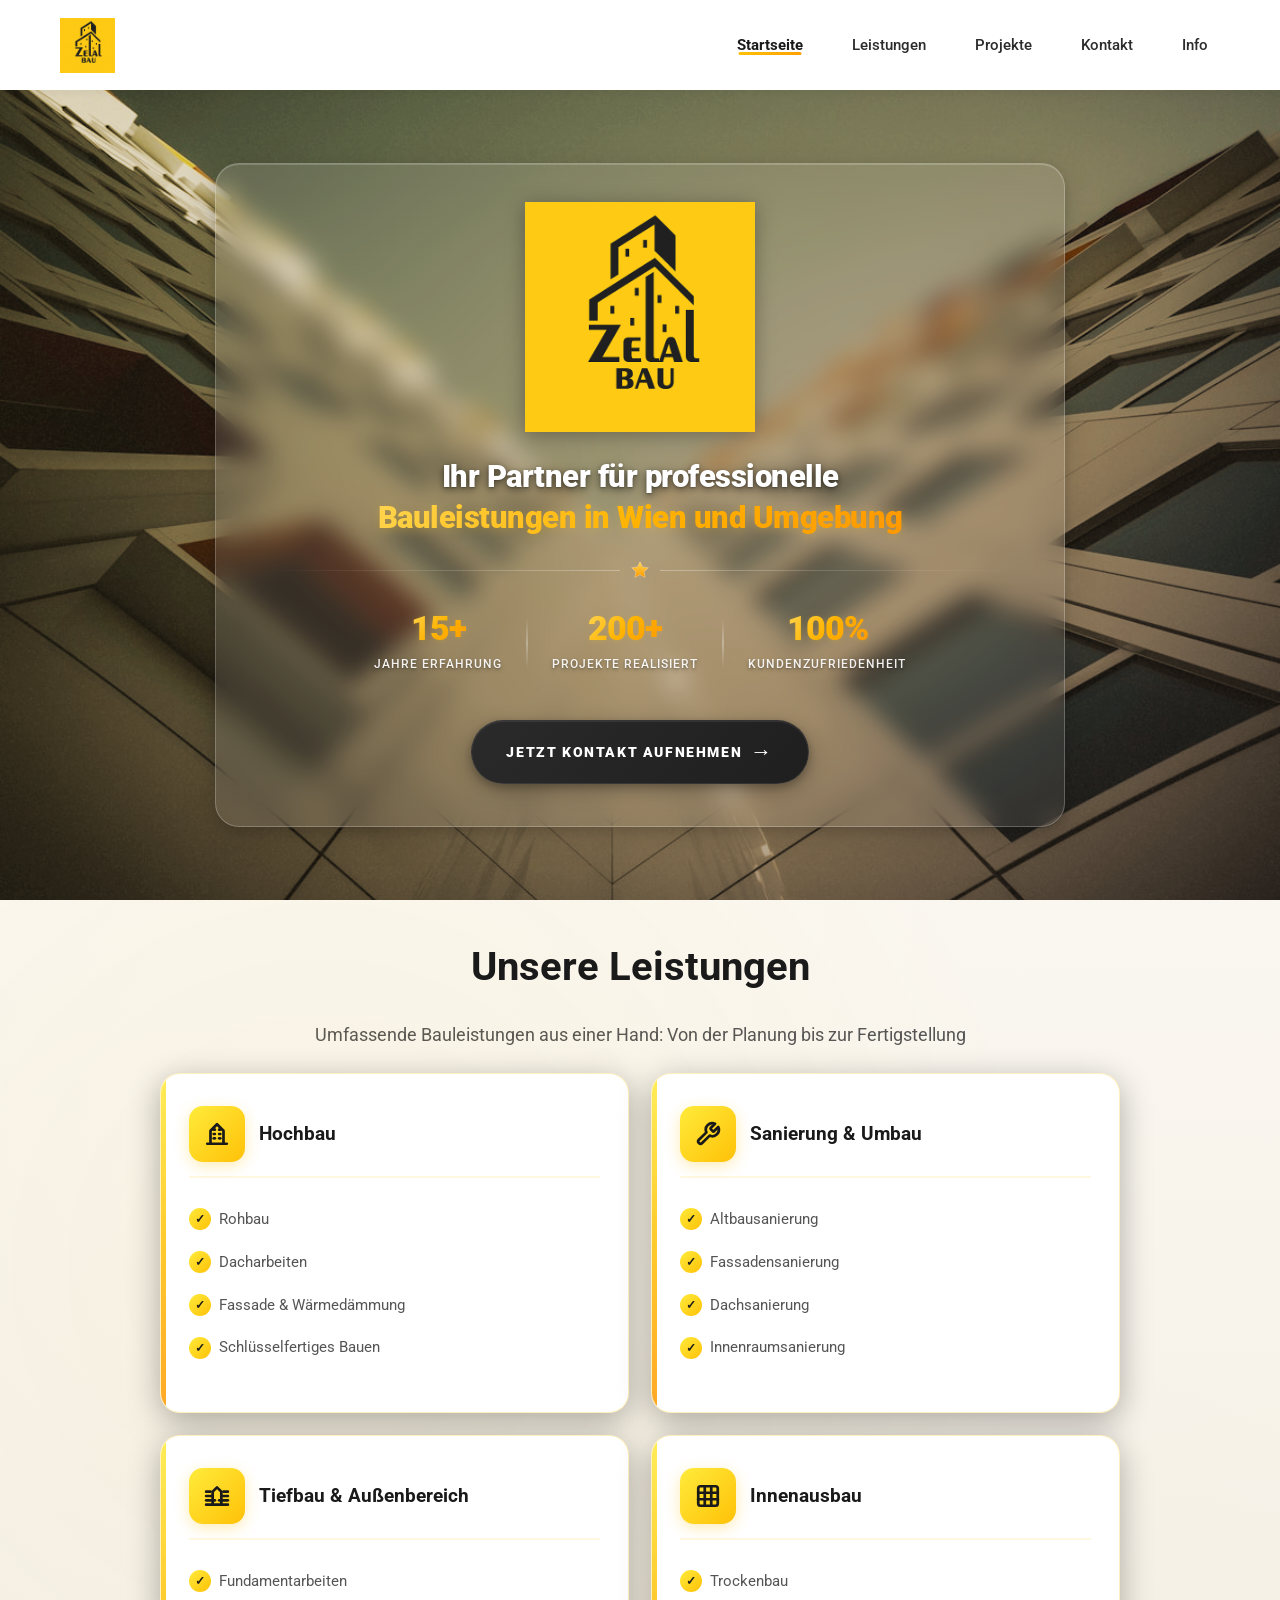
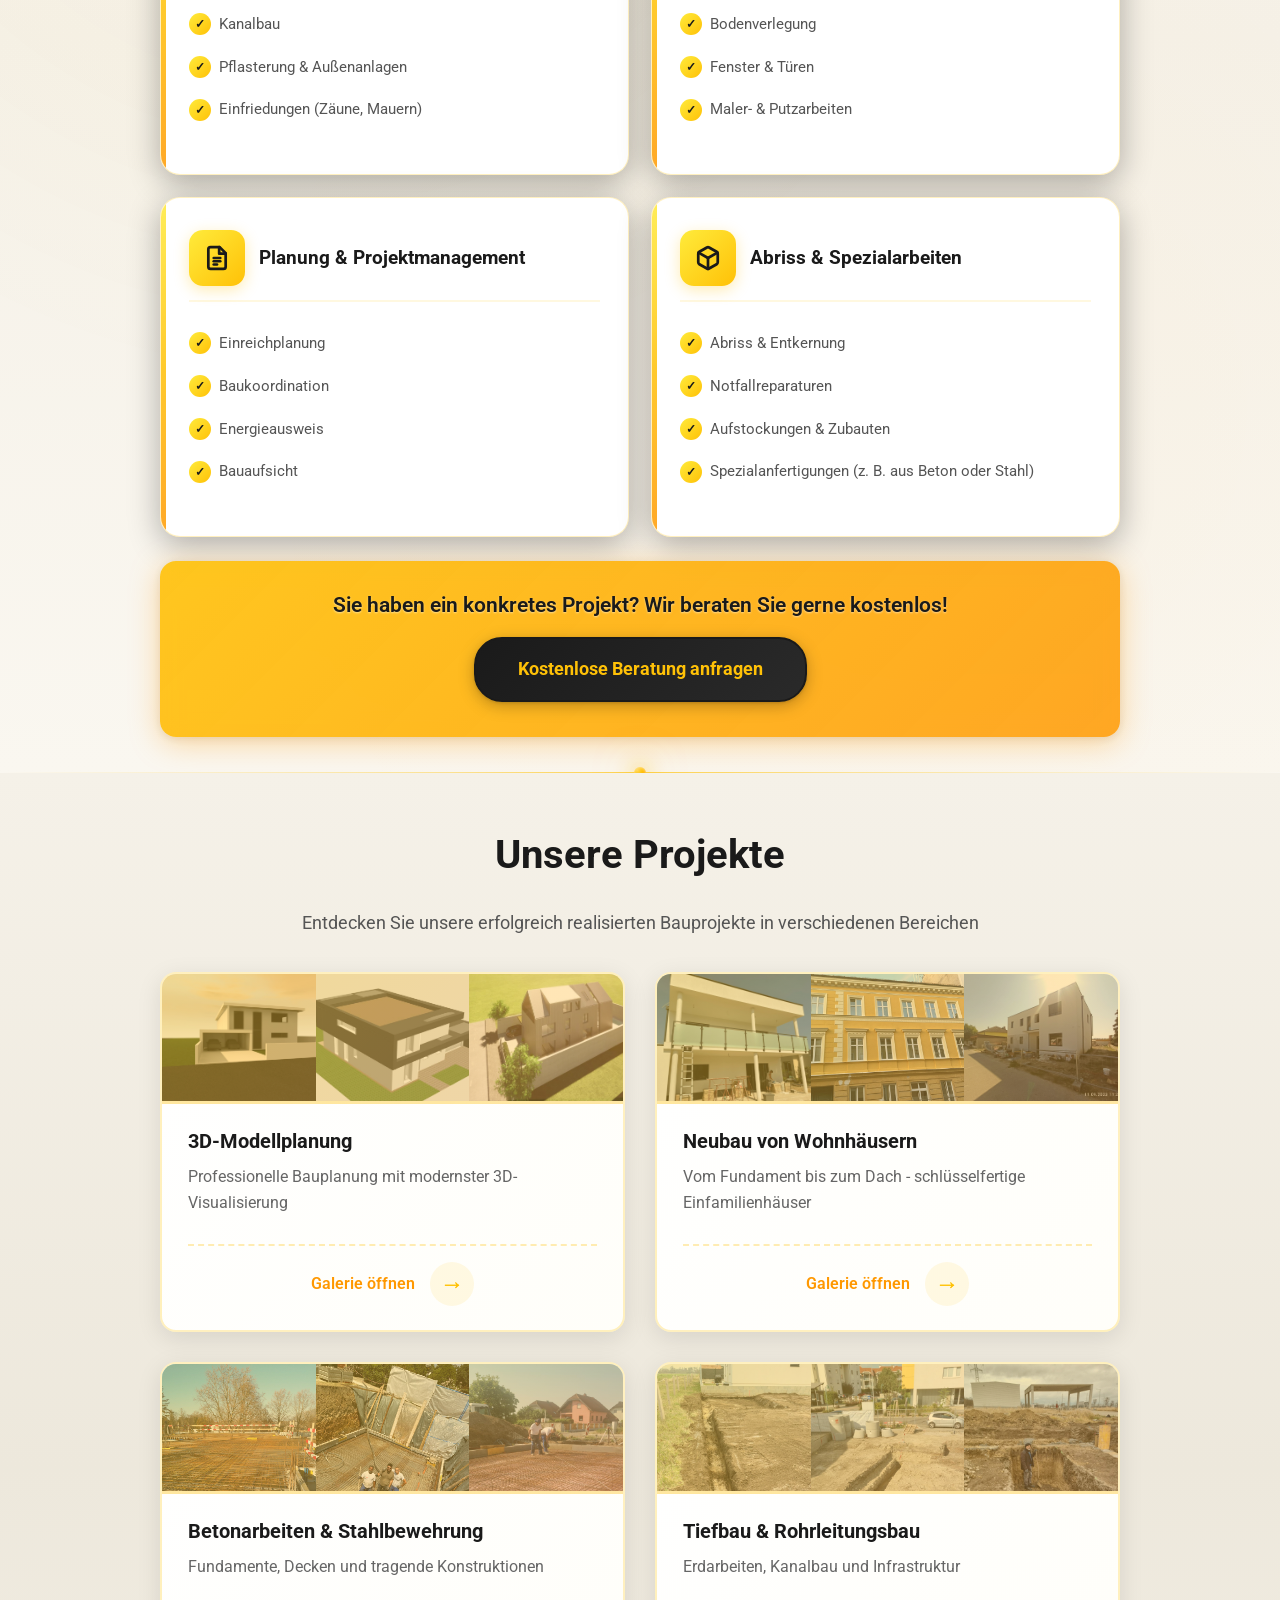
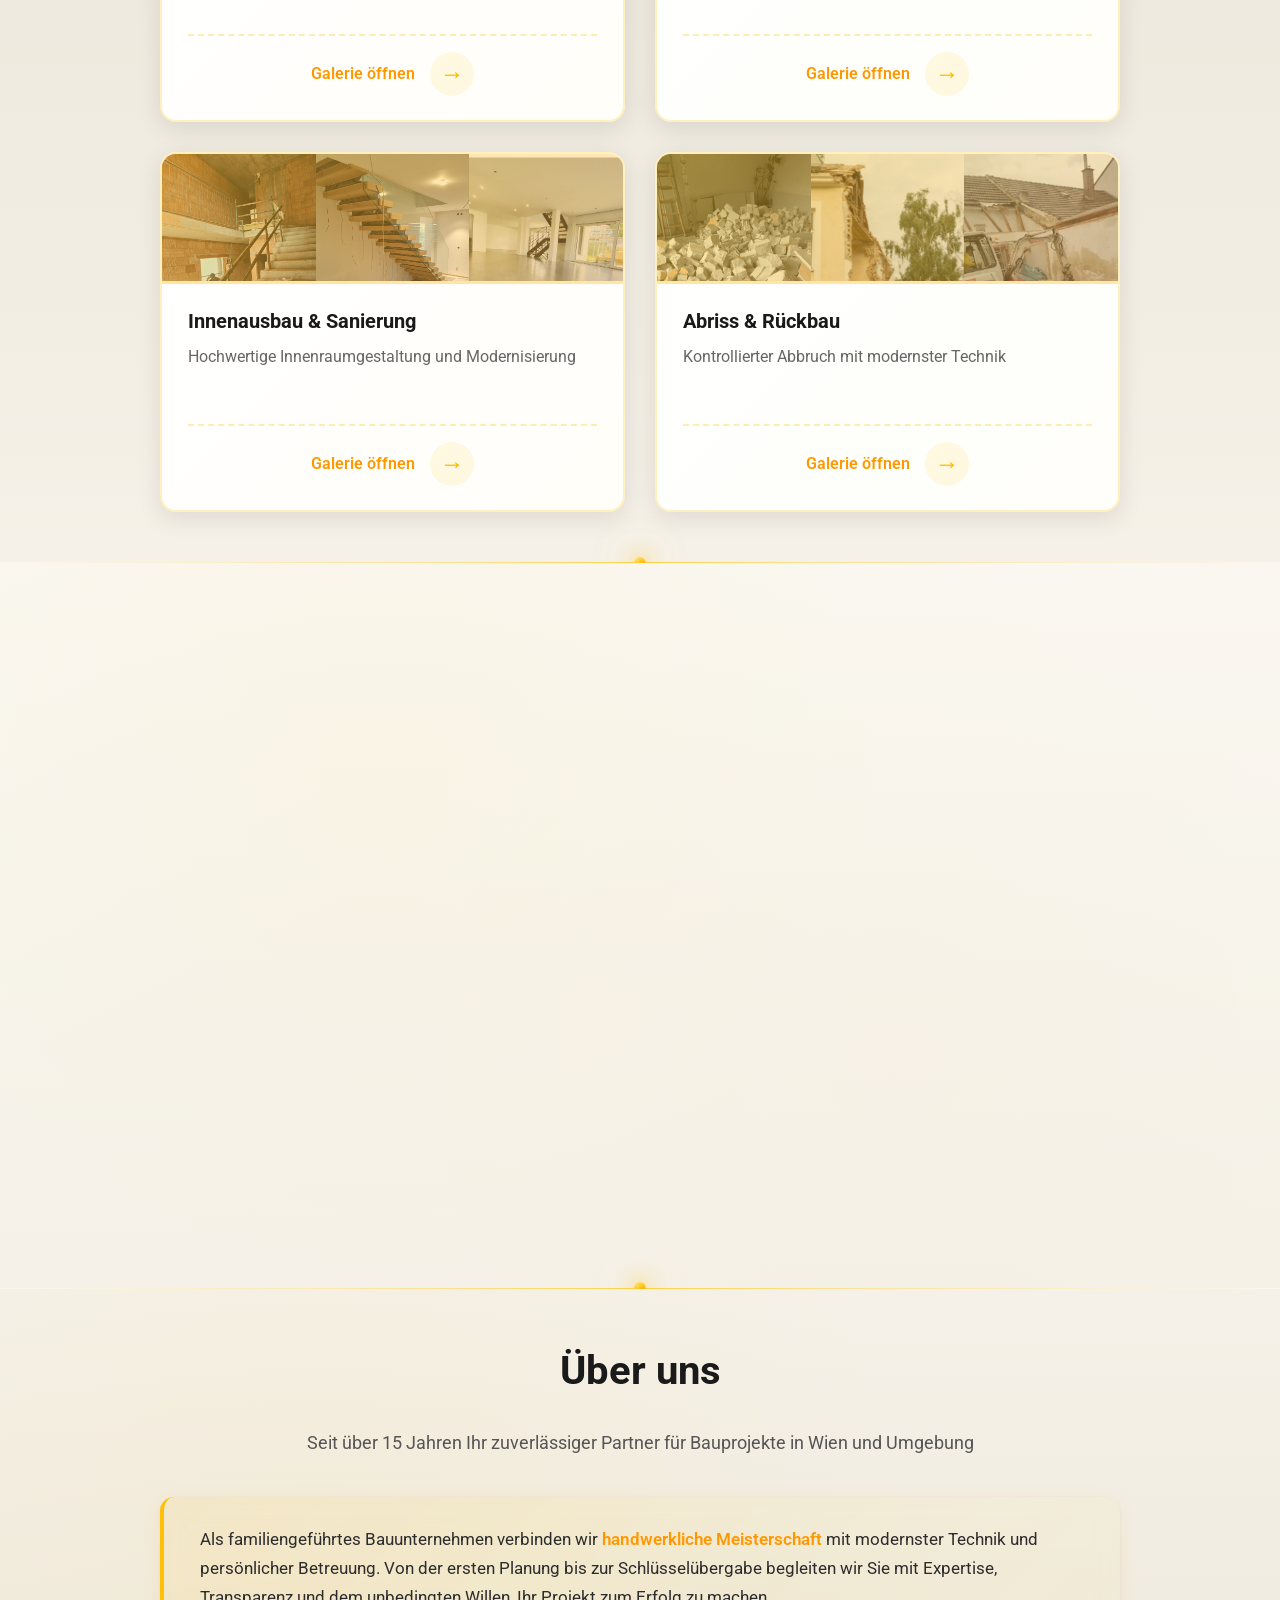
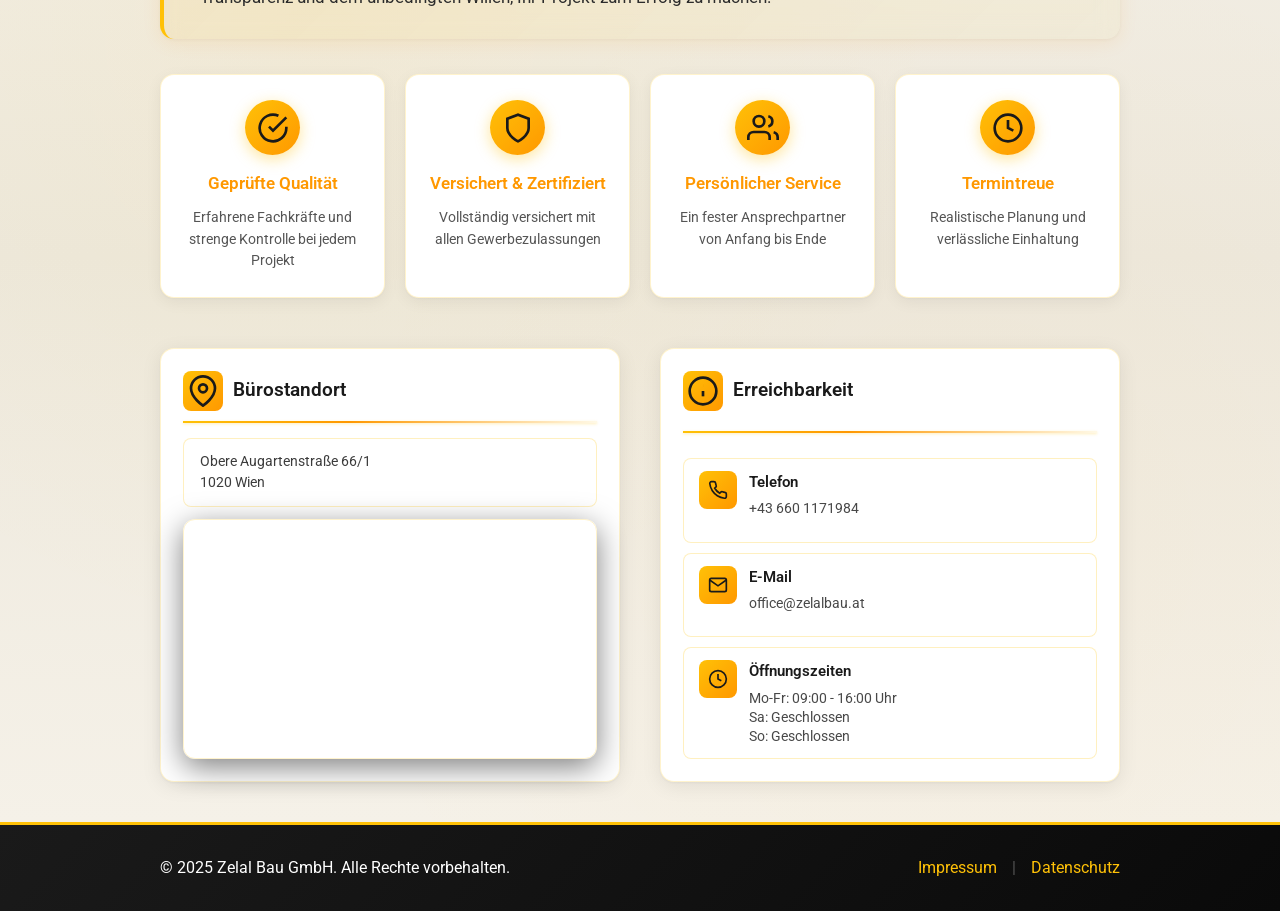
==== commit 6b5fbeff: "Simplify form submission" ====
--- a/index.html
+++ b/index.html
@@ -447,7 +447,6 @@
                     <form action="https://formsubmit.co/berdankilic05@gmail.com" method="POST" id="contactForm">
                         <input type="hidden" name="_subject" value="Neue Kontaktanfrage von Zelal Bau Website">
                         <input type="hidden" name="_captcha" value="false">
-                        <input type="hidden" name="_template" value="table">
                         <input type="hidden" name="_autoresponse" value="Vielen Dank für Ihre Anfrage! Wir haben Ihre Nachricht erhalten und melden uns so schnell wie möglich bei Ihnen. Mit freundlichen Grüßen, Ihr Zelal Bau Team">
                         <div class="form-row">
                             <div class="form-group">
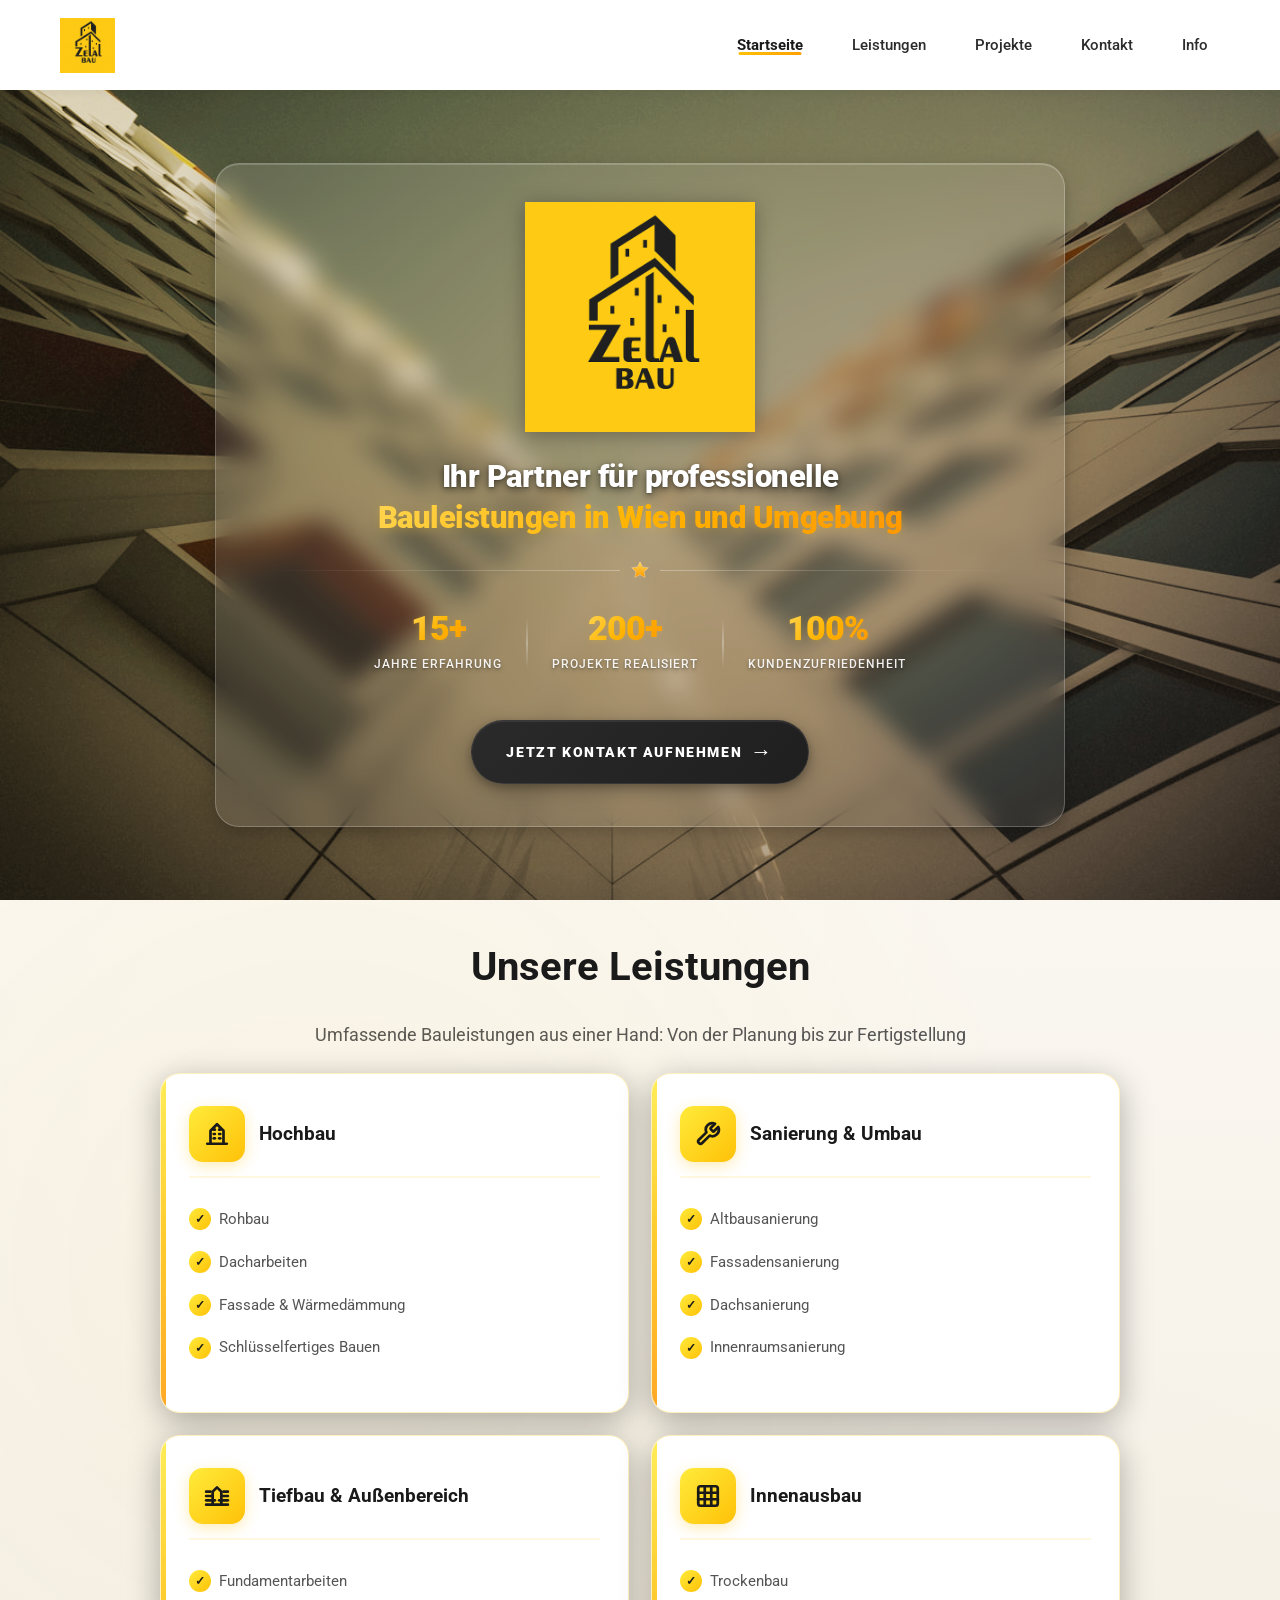
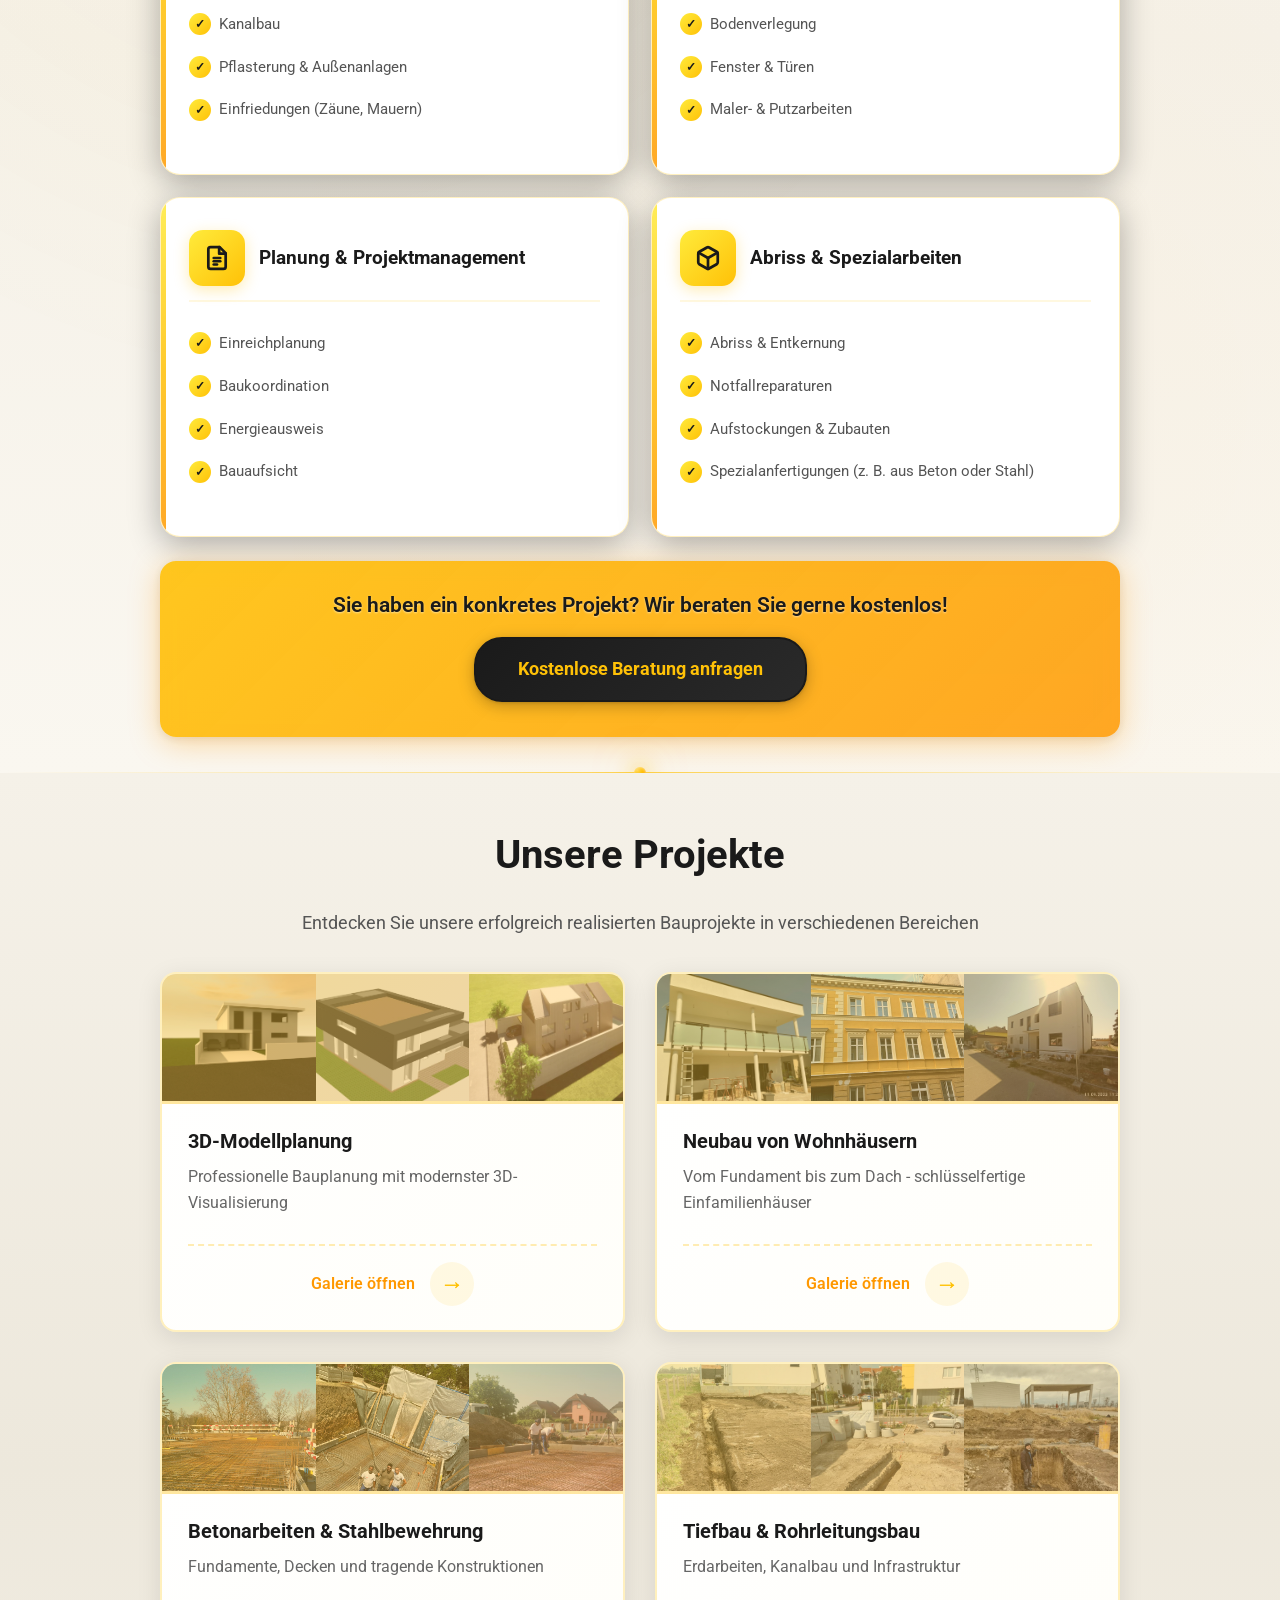
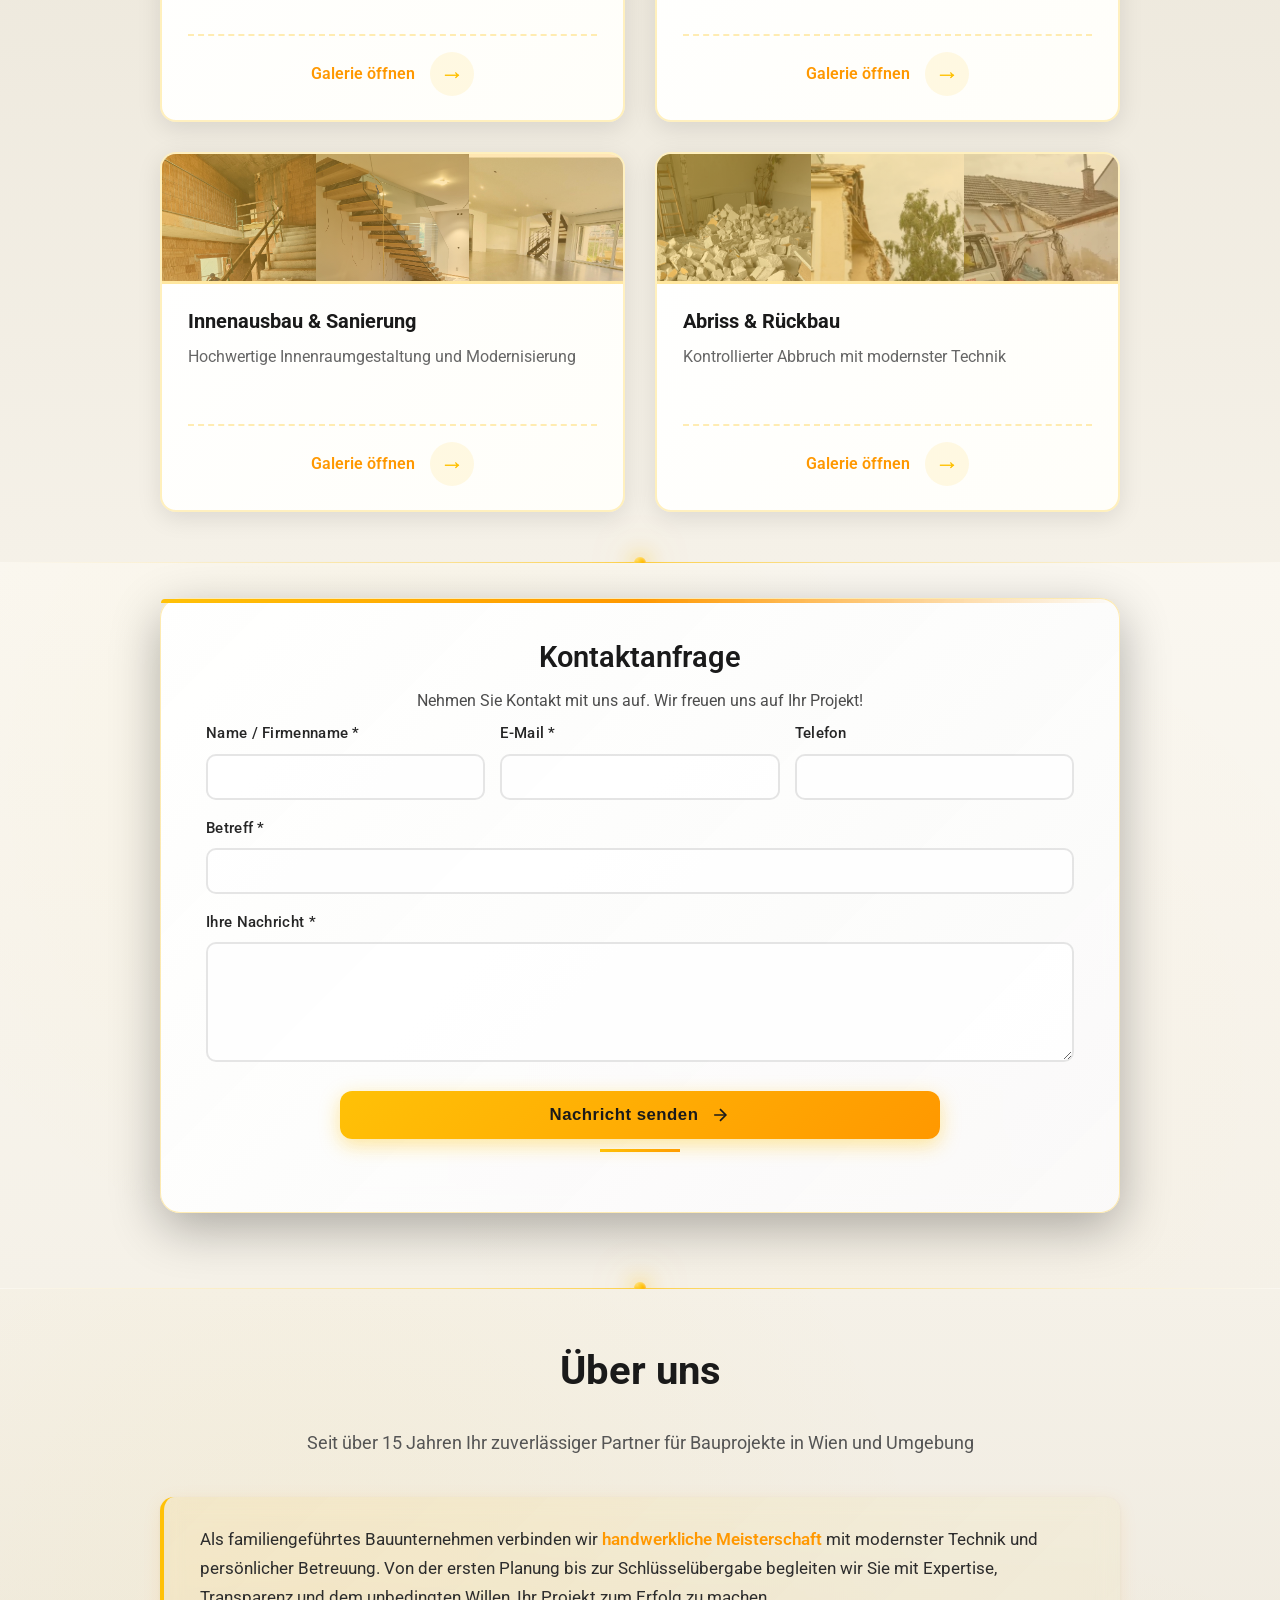
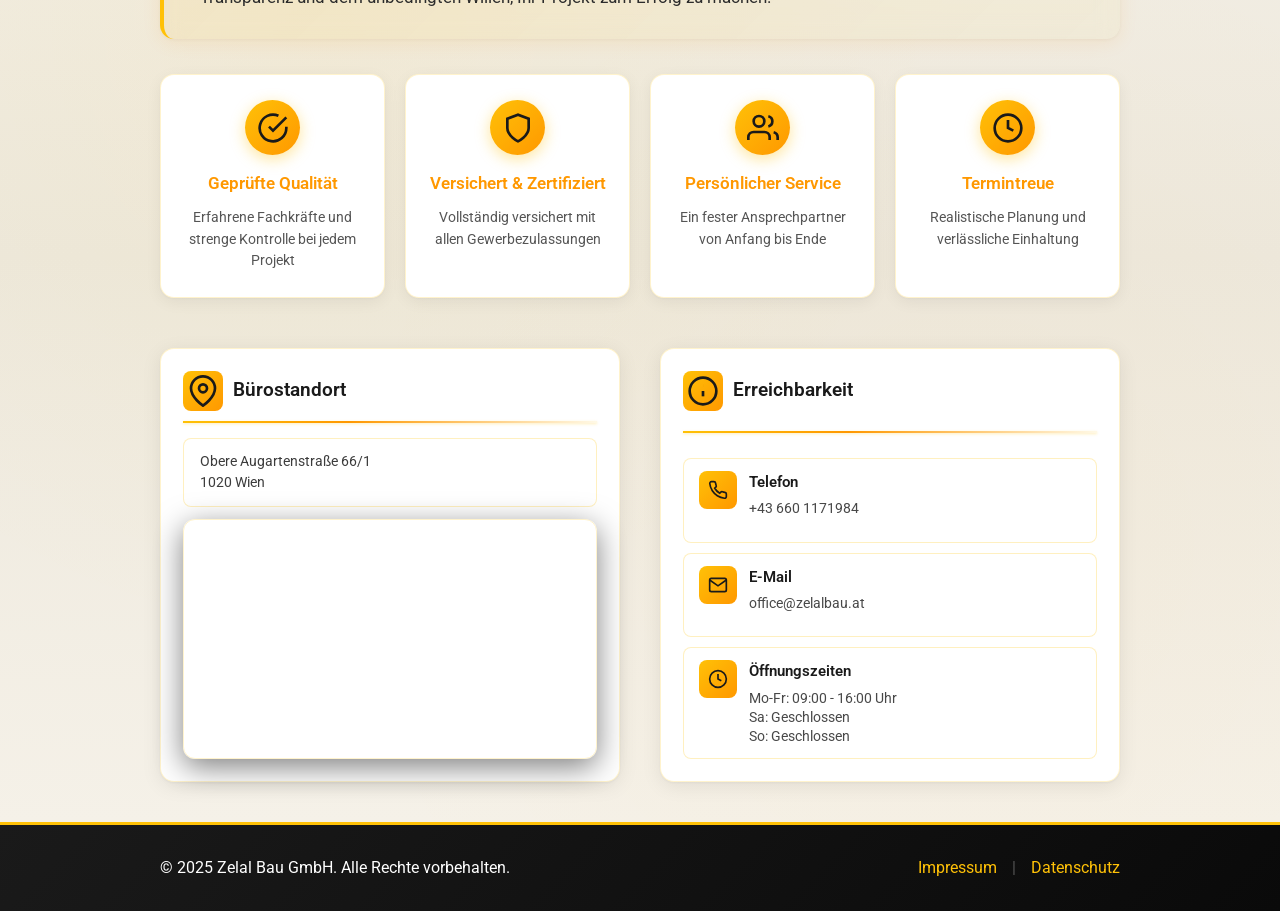
==== commit acfc31ae: "Switch to Formspree for reliable form submission" ====
--- a/index.html
+++ b/index.html
@@ -444,10 +444,8 @@
                 <div class="contact-form">
                     <h2 class="form-title">Kontaktanfrage</h2>
                     <p class="form-subtitle">Nehmen Sie Kontakt mit uns auf. Wir freuen uns auf Ihr Projekt!</p>
-                    <form action="https://formsubmit.co/berdankilic05@gmail.com" method="POST" id="contactForm">
+                    <form action="https://formspree.io/f/xjkvkwzd" method="POST" id="contactForm">
                         <input type="hidden" name="_subject" value="Neue Kontaktanfrage von Zelal Bau Website">
-                        <input type="hidden" name="_captcha" value="false">
-                        <input type="hidden" name="_autoresponse" value="Vielen Dank für Ihre Anfrage! Wir haben Ihre Nachricht erhalten und melden uns so schnell wie möglich bei Ihnen. Mit freundlichen Grüßen, Ihr Zelal Bau Team">
                         <div class="form-row">
                             <div class="form-group">
                                 <label for="name">Name / Firmenname *</label>
